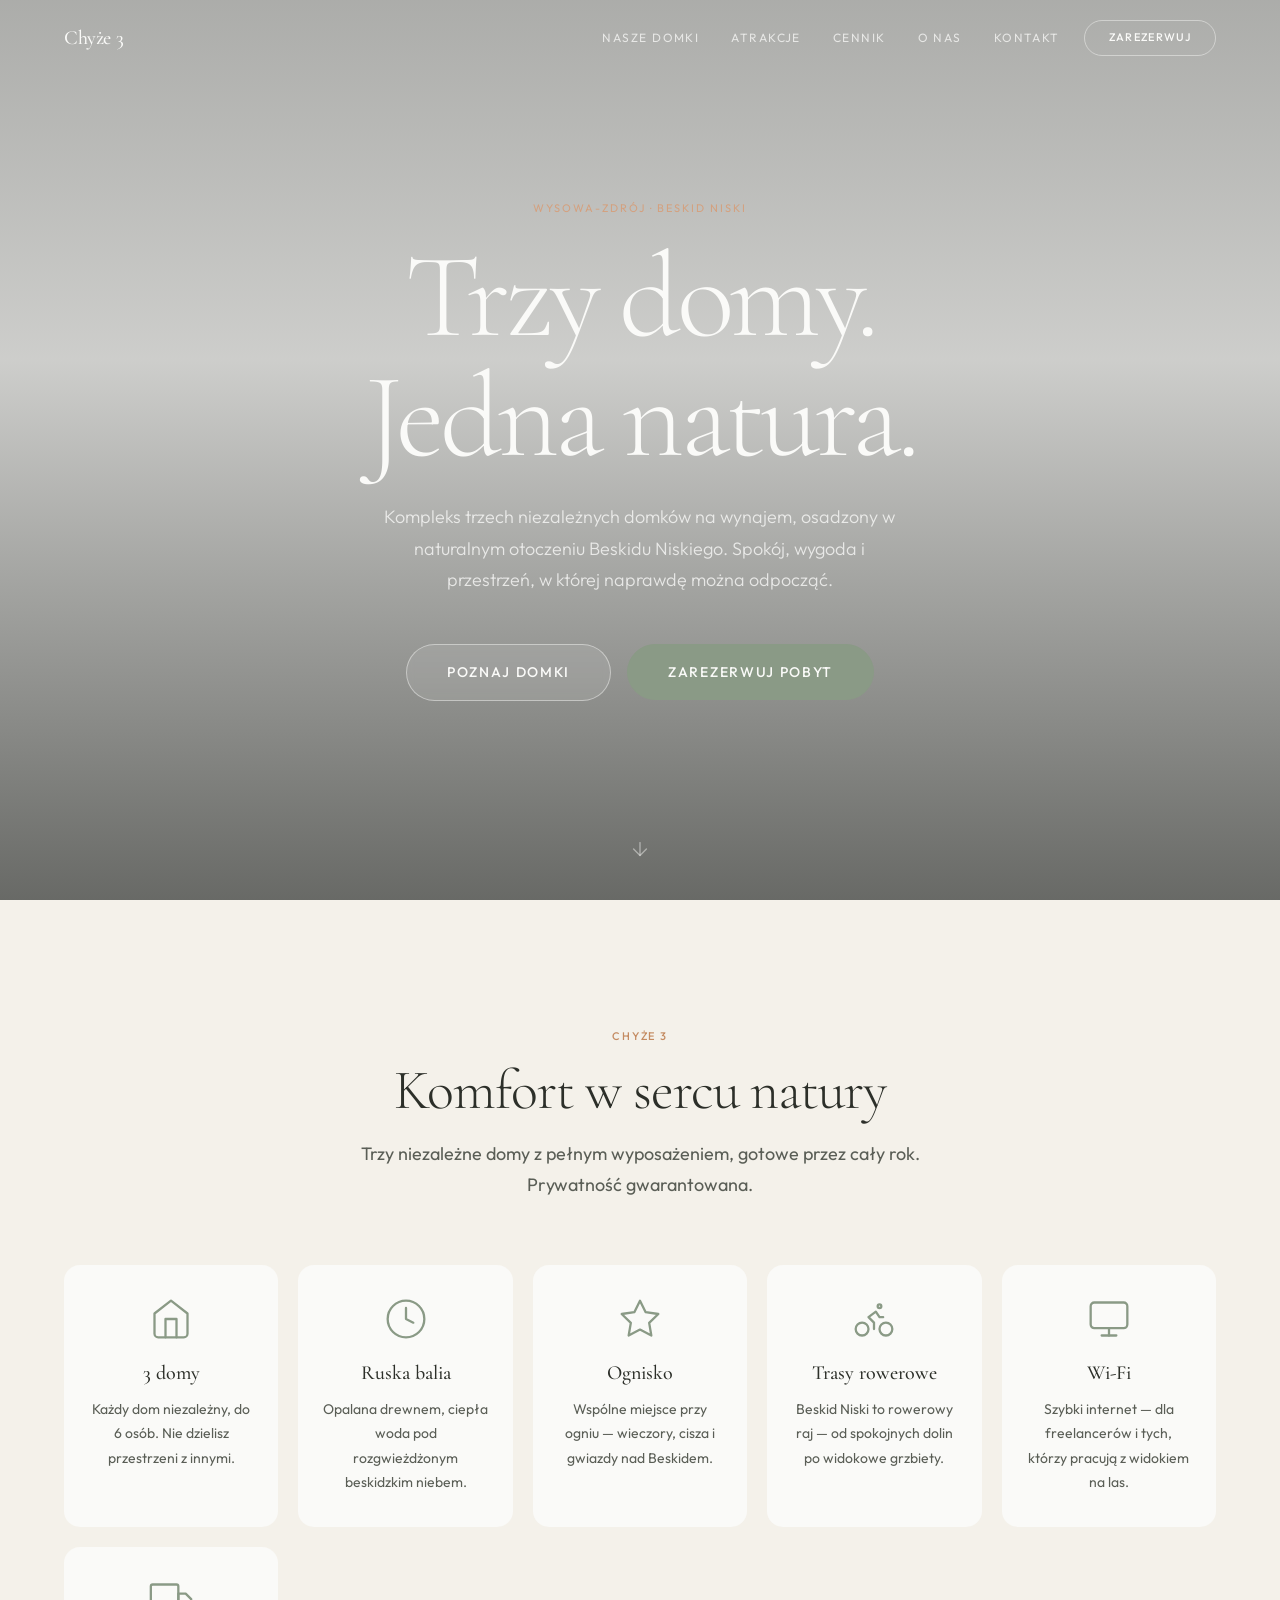
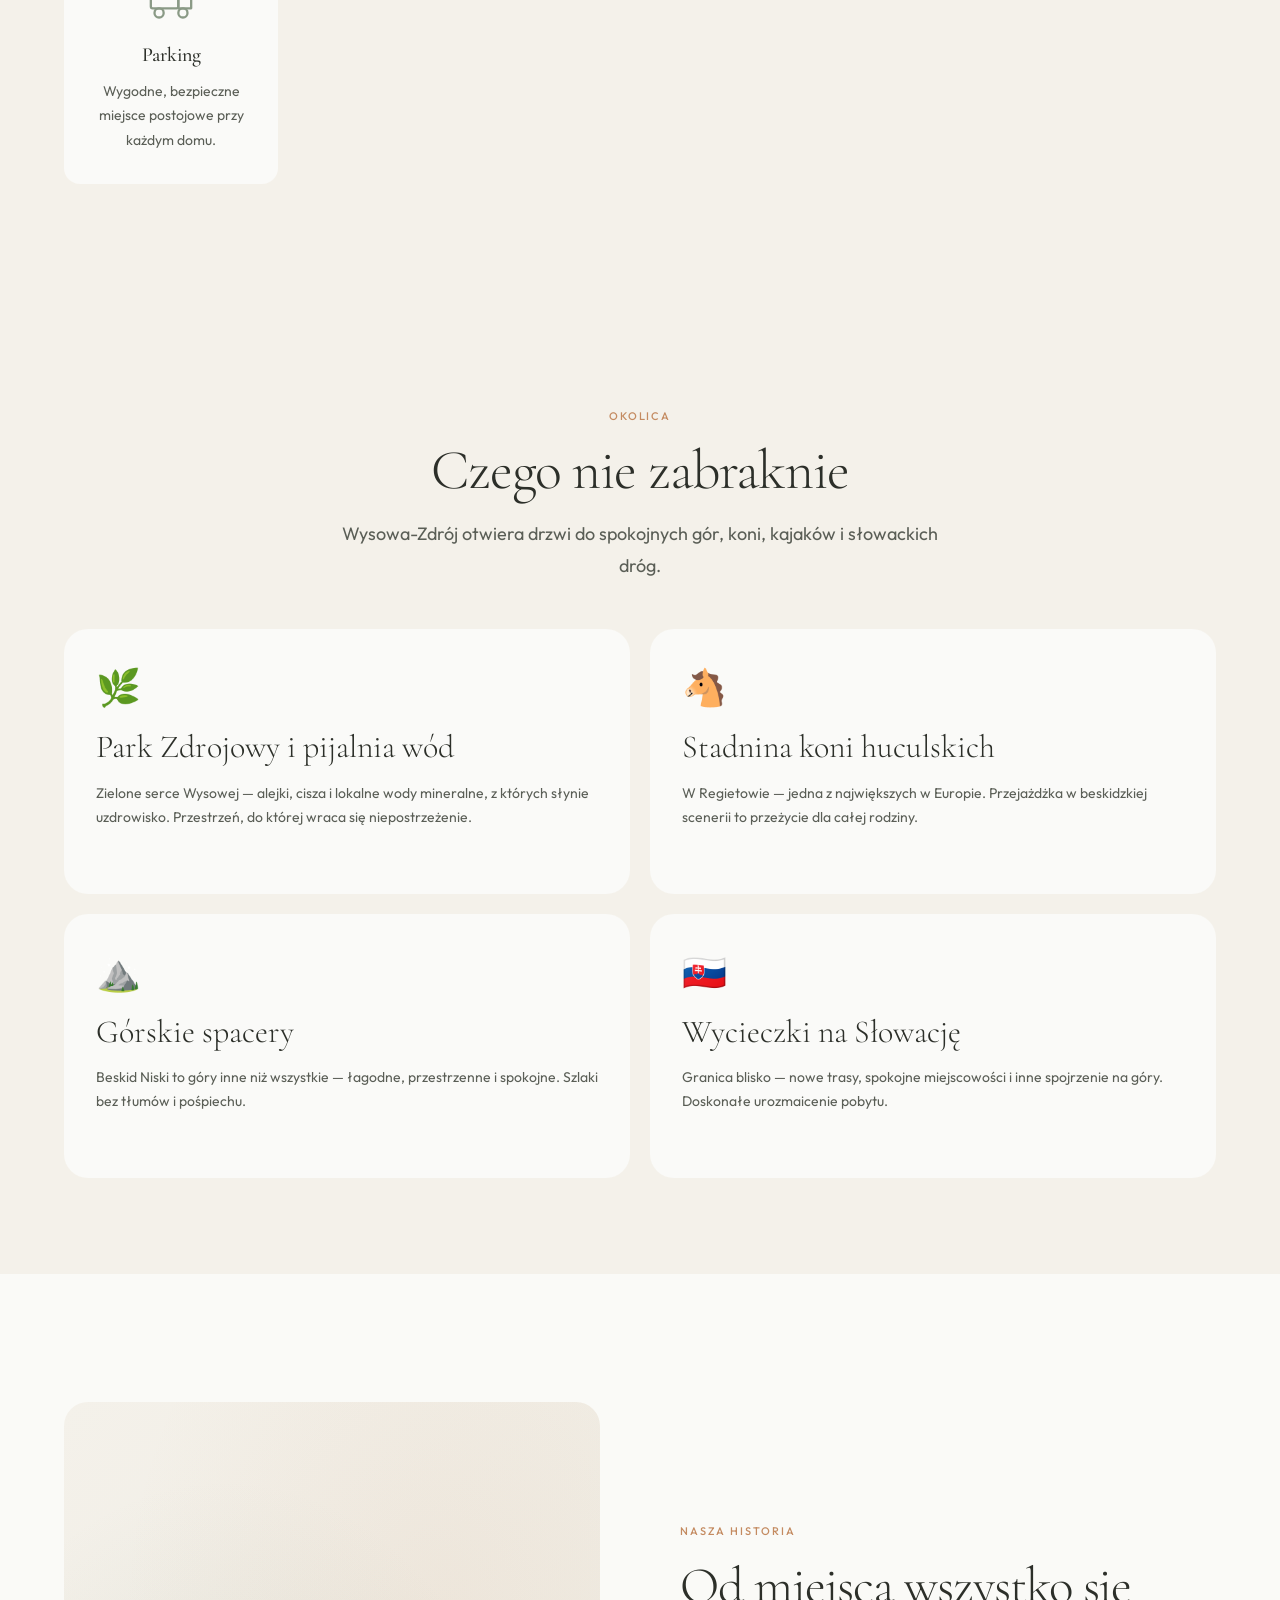
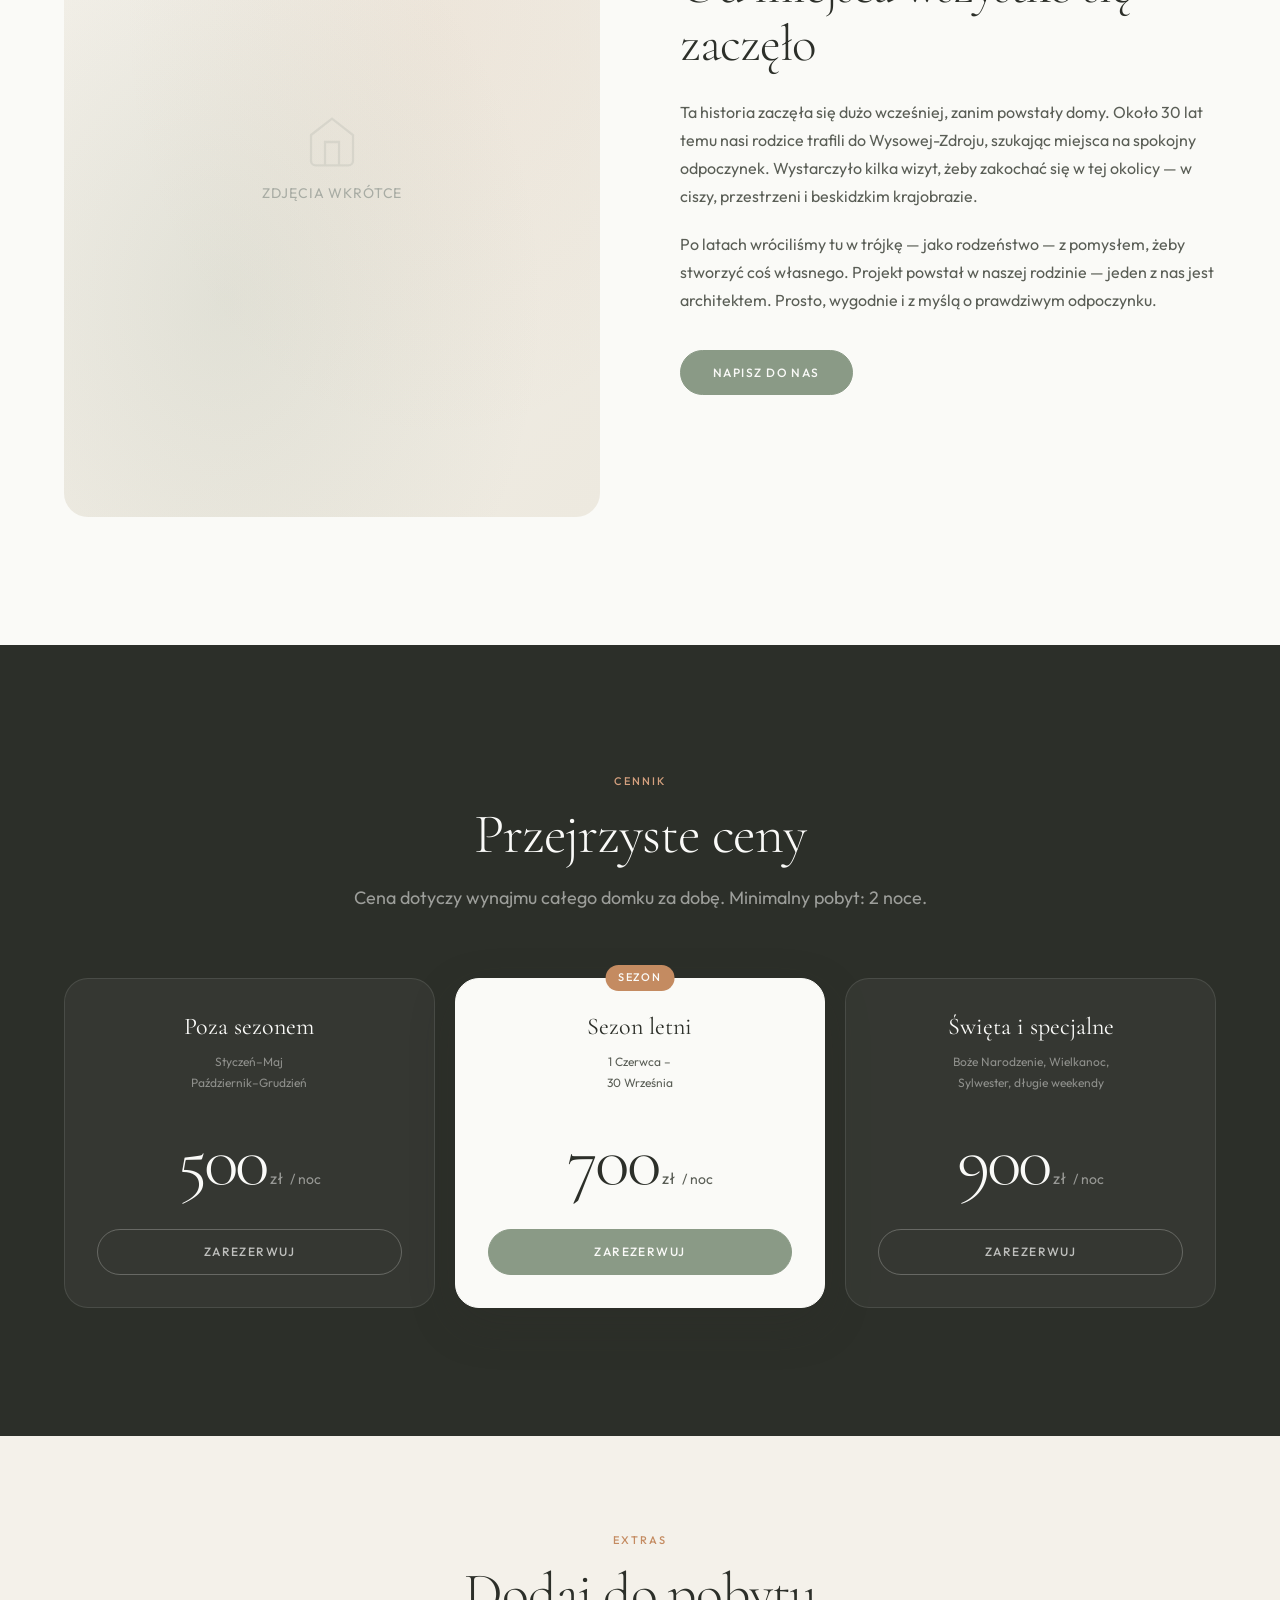
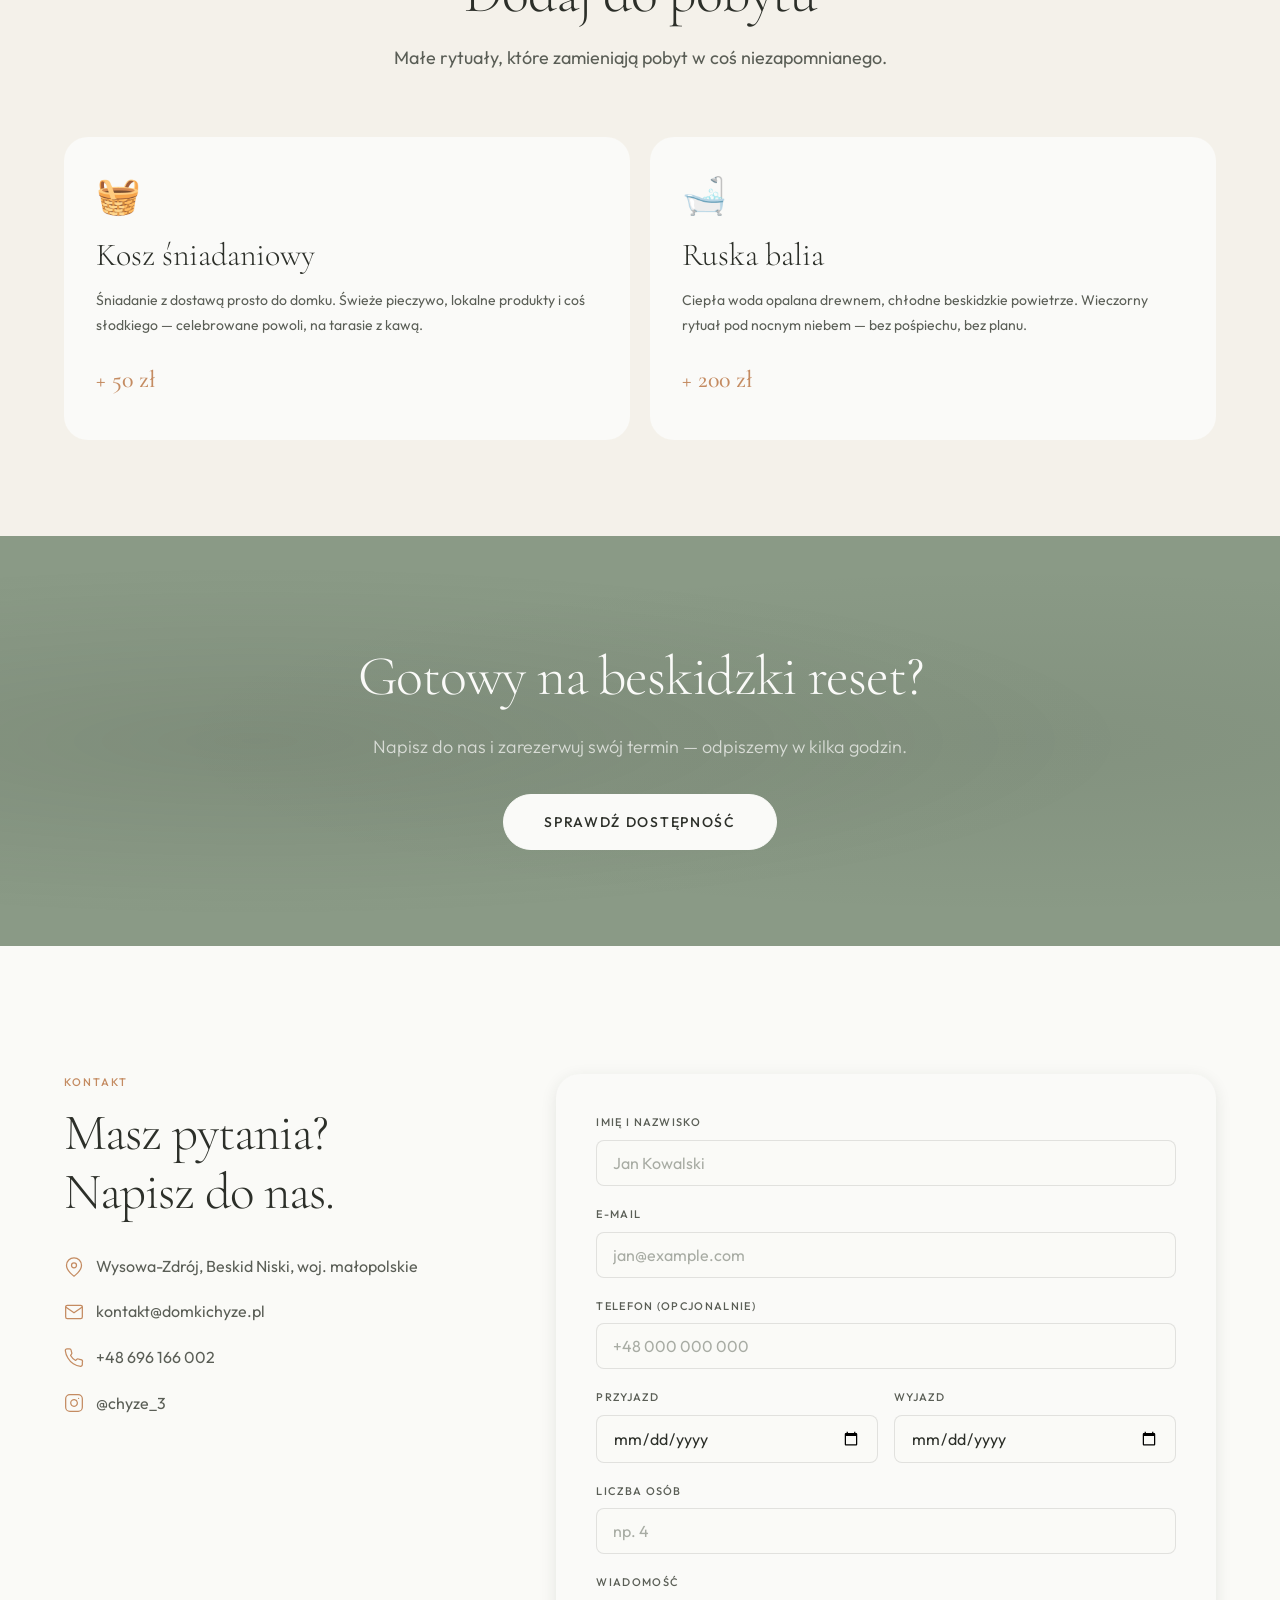
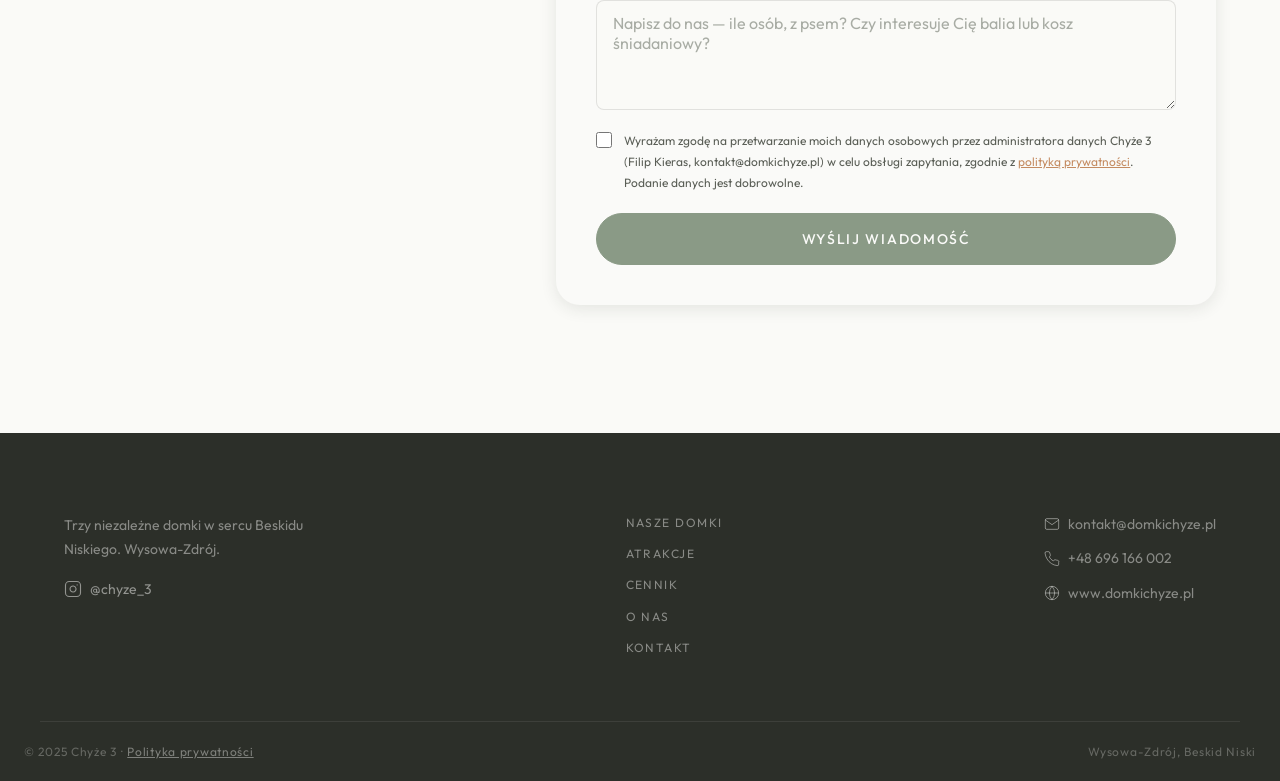
==== version1/index.html @ 80b4802e "first commit" ====
<!DOCTYPE html>
<html lang="pl">
<head>
  <meta charset="UTF-8">
  <meta name="viewport" content="width=device-width, initial-scale=1.0">
  <title>Chyże 3 – Domki w Beskidzie Niskim | Wysowa-Zdrój</title>
  <meta name="description" content="Trzy niezależne domki na wynajem w sercu Beskidu Niskiego. Sauna, balia, cisza i natura w Wysowej-Zdroju. Minimalna rezerwacja: 2 noce.">
  <meta property="og:title" content="Chyże 3 – Domki w Beskidzie Niskim">
  <meta property="og:description" content="Trzy domy, jedna natura. Wysowa-Zdrój, Beskid Niski.">
  <meta property="og:url" content="https://www.domkichyze.pl">

  <!-- Fonts -->
  <link rel="preconnect" href="https://fonts.googleapis.com">
  <link rel="preconnect" href="https://fonts.gstatic.com" crossorigin>
  <link href="https://fonts.googleapis.com/css2?family=Cormorant+Garamond:ital,wght@0,300;0,400;0,500;0,600;1,300;1,400&family=Outfit:wght@300;400;500;600&display=swap" rel="stylesheet">

  <!-- Design System (użyj tego pliku w WordPress) -->
  <link rel="stylesheet" href="design.css">
  <!-- Styl strony -->
  <link rel="stylesheet" href="style.css">
</head>
<body>

  <!-- ════════════════════════════════════════
       NAWIGACJA
  ════════════════════════════════════════ -->
  <header class="nav" id="nav">
    <div class="nav__container">

      <a href="#top" class="nav__logo">
        <img src="logo.png" alt="Chyże 3 logo" class="nav__logo-img" onerror="this.style.display='none'">
        <span class="nav__logo-text">Chyże 3</span>
      </a>

      <nav class="nav__links" id="navLinks" aria-label="Nawigacja główna">
        <a href="#domki">Nasze domki</a>
        <a href="#atrakcje">Atrakcje</a>
        <a href="#cennik">Cennik</a>
        <a href="#o-nas">O nas</a>
        <a href="#kontakt">Kontakt</a>
      </nav>

      <a href="#kontakt" class="nav__cta">Zarezerwuj</a>

      <button class="nav__hamburger" id="hamburger" aria-label="Otwórz menu" aria-expanded="false">
        <span></span>
        <span></span>
        <span></span>
      </button>

    </div>
  </header>


  <!-- ════════════════════════════════════════
       HERO
  ════════════════════════════════════════ -->
  <section class="hero" id="top" aria-label="Baner główny">
    <div class="hero__bg" role="img" aria-label="Beskidzki las o świcie"></div>
    <div class="hero__content">
      <p class="hero__eyebrow">Wysowa-Zdrój · Beskid Niski</p>
      <h1 class="hero__title">Trzy domy.<br>Jedna natura.</h1>
      <p class="hero__subtitle">Kompleks trzech niezależnych domków na wynajem, osadzony w naturalnym otoczeniu Beskidu Niskiego. Spokój, wygoda i przestrzeń, w której naprawdę można odpocząć.</p>
      <div class="hero__actions">
        <a href="#domki" class="btn btn--ghost btn--lg">Poznaj domki</a>
        <a href="#kontakt" class="btn btn--primary btn--lg">Zarezerwuj pobyt</a>
      </div>
    </div>
    <a href="#domki" class="hero__scroll" aria-label="Przewiń w dół">
      <svg width="22" height="22" viewBox="0 0 24 24" fill="none" stroke="currentColor" stroke-width="1.5" stroke-linecap="round" stroke-linejoin="round">
        <line x1="12" y1="5" x2="12" y2="19"></line>
        <polyline points="19 12 12 19 5 12"></polyline>
      </svg>
    </a>
  </section>


  <!-- ════════════════════════════════════════
       DOMKI / FEATURES
  ════════════════════════════════════════ -->
  <section class="features" id="domki">
    <div class="container">
      <div class="section-header">
        <span class="section-label">Chyże 3</span>
        <h2>Komfort w sercu natury</h2>
        <p>Trzy niezależne domy z pełnym wyposażeniem, gotowe przez cały rok. Prywatność gwarantowana.</p>
      </div>

      <div class="features__grid">

        <div class="feature-card animate animate--delay-1">
          <div class="feature-card__icon">
            <svg viewBox="0 0 24 24" fill="none" stroke="currentColor" stroke-width="1.25" stroke-linecap="round" stroke-linejoin="round">
              <path d="M3 9l9-7 9 7v11a2 2 0 0 1-2 2H5a2 2 0 0 1-2-2z"/>
              <polyline points="9 22 9 12 15 12 15 22"/>
            </svg>
          </div>
          <h3>3 domy</h3>
          <p>Każdy dom niezależny, do 6 osób. Nie dzielisz przestrzeni z innymi.</p>
        </div>

        <div class="feature-card animate animate--delay-2">
          <div class="feature-card__icon">
            <svg viewBox="0 0 24 24" fill="none" stroke="currentColor" stroke-width="1.25" stroke-linecap="round" stroke-linejoin="round">
              <circle cx="12" cy="12" r="10"/>
              <path d="M12 6v6l4 2"/>
            </svg>
          </div>
          <h3>Ruska balia</h3>
          <p>Opalana drewnem, ciepła woda pod rozgwieżdżonym beskidzkim niebem.</p>
        </div>

        <div class="feature-card animate animate--delay-3">
          <div class="feature-card__icon">
            <svg viewBox="0 0 24 24" fill="none" stroke="currentColor" stroke-width="1.25" stroke-linecap="round" stroke-linejoin="round">
              <polygon points="12 2 15.09 8.26 22 9.27 17 14.14 18.18 21.02 12 17.77 5.82 21.02 7 14.14 2 9.27 8.91 8.26 12 2"/>
            </svg>
          </div>
          <h3>Ognisko</h3>
          <p>Wspólne miejsce przy ogniu — wieczory, cisza i gwiazdy nad Beskidem.</p>
        </div>

        <div class="feature-card animate animate--delay-1">
          <div class="feature-card__icon">
            <svg viewBox="0 0 24 24" fill="none" stroke="currentColor" stroke-width="1.25" stroke-linecap="round" stroke-linejoin="round">
              <circle cx="18.5" cy="17.5" r="3.5"/>
              <circle cx="5.5" cy="17.5" r="3.5"/>
              <circle cx="15" cy="5" r="1"/>
              <path d="M12 17.5V14l-3-3 4-3 2 3h2"/>
            </svg>
          </div>
          <h3>Trasy rowerowe</h3>
          <p>Beskid Niski to rowerowy raj — od spokojnych dolin po widokowe grzbiety.</p>
        </div>

        <div class="feature-card animate animate--delay-2">
          <div class="feature-card__icon">
            <svg viewBox="0 0 24 24" fill="none" stroke="currentColor" stroke-width="1.25" stroke-linecap="round" stroke-linejoin="round">
              <rect x="2" y="3" width="20" height="14" rx="2" ry="2"/>
              <line x1="8" y1="21" x2="16" y2="21"/>
              <line x1="12" y1="17" x2="12" y2="21"/>
            </svg>
          </div>
          <h3>Wi-Fi</h1>
          <p>Szybki internet — dla freelancerów i tych, którzy pracują z widokiem na las.</p>
        </div>

        <div class="feature-card animate animate--delay-3">
          <div class="feature-card__icon">
            <svg viewBox="0 0 24 24" fill="none" stroke="currentColor" stroke-width="1.25" stroke-linecap="round" stroke-linejoin="round">
              <rect x="1" y="3" width="15" height="13" rx="1"/>
              <path d="M16 8h4l3 3v5h-7V8z"/>
              <circle cx="5.5" cy="18.5" r="2.5"/>
              <circle cx="18.5" cy="18.5" r="2.5"/>
            </svg>
          </div>
          <h3>Parking</h3>
          <p>Wygodne, bezpieczne miejsce postojowe przy każdym domu.</p>
        </div>

      </div>
    </div>
  </section>


  <!-- ════════════════════════════════════════
       ATRAKCJE OKOLICY
  ════════════════════════════════════════ -->
  <section class="extras" id="atrakcje">
    <div class="container">
      <div class="section-header">
        <span class="section-label">Okolica</span>
        <h2>Czego nie zabraknie</h2>
        <p>Wysowa-Zdrój otwiera drzwi do spokojnych gór, koni, kajaków i słowackich dróg.</p>
      </div>

      <div class="extras__grid">
        <div class="extra-card animate">
          <div class="extra-card__icon">🌿</div>
          <h3>Park Zdrojowy i pijalnia wód</h3>
          <p>Zielone serce Wysowej — alejki, cisza i lokalne wody mineralne, z których słynie uzdrowisko. Przestrzeń, do której wraca się niepostrzeżenie.</p>
        </div>

        <div class="extra-card animate animate--delay-1">
          <div class="extra-card__icon">🐴</div>
          <h3>Stadnina koni huculskich</h3>
          <p>W Regietowie — jedna z największych w Europie. Przejażdżka w beskidzkiej scenerii to przeżycie dla całej rodziny.</p>
        </div>

        <div class="extra-card animate animate--delay-2">
          <div class="extra-card__icon">⛰️</div>
          <h3>Górskie spacery</h3>
          <p>Beskid Niski to góry inne niż wszystkie — łagodne, przestrzenne i spokojne. Szlaki bez tłumów i pośpiechu.</p>
        </div>

        <div class="extra-card animate animate--delay-3">
          <div class="extra-card__icon">🇸🇰</div>
          <h3>Wycieczki na Słowację</h3>
          <p>Granica blisko — nowe trasy, spokojne miejscowości i inne spojrzenie na góry. Doskonałe urozmaicenie pobytu.</p>
        </div>
      </div>
    </div>
  </section>


  <!-- ════════════════════════════════════════
       O NAS
  ════════════════════════════════════════ -->
  <section class="about" id="o-nas">
    <div class="container about__inner">

      <div class="about__image-wrap animate">
        <div class="about__image-placeholder">
          <svg viewBox="0 0 24 24" fill="none" stroke="currentColor" stroke-width="1">
            <path d="M3 9l9-7 9 7v11a2 2 0 0 1-2 2H5a2 2 0 0 1-2-2z"/>
            <polyline points="9 22 9 12 15 12 15 22"/>
          </svg>
          <span>Zdjęcia wkrótce</span>
        </div>
      </div>

      <div class="about__content animate animate--delay-2">
        <span class="section-label">Nasza historia</span>
        <h2>Od miejsca wszystko się zaczęło</h2>
        <p>Ta historia zaczęła się dużo wcześniej, zanim powstały domy. Około 30 lat temu nasi rodzice trafili do Wysowej-Zdroju, szukając miejsca na spokojny odpoczynek. Wystarczyło kilka wizyt, żeby zakochać się w tej okolicy — w ciszy, przestrzeni i beskidzkim krajobrazie.</p>
        <p>Po latach wróciliśmy tu w trójkę — jako rodzeństwo — z pomysłem, żeby stworzyć coś własnego. Projekt powstał w naszej rodzinie — jeden z nas jest architektem. Prosto, wygodnie i z myślą o prawdziwym odpoczynku.</p>
        <a href="#kontakt" class="btn btn--primary">Napisz do nas</a>
      </div>

    </div>
  </section>


  <!-- ════════════════════════════════════════
       CENNIK
  ════════════════════════════════════════ -->
  <section class="pricing" id="cennik">
    <div class="container">
      <div class="section-header">
        <span class="section-label">Cennik</span>
        <h2>Przejrzyste ceny</h2>
        <p>Cena dotyczy wynajmu całego domku za dobę. Minimalny pobyt: 2 noce.</p>
      </div>

      <div class="pricing__cards">

        <div class="pricing-card animate">
          <div class="pricing-card__period">Poza sezonem</div>
          <div class="pricing-card__sub">Styczeń–Maj<br>Październik–Grudzień</div>
          <div class="pricing-card__price">
            <span class="pricing-card__amount">500</span>
            zł<span class="pricing-card__per">&thinsp;/&thinsp;noc</span>
          </div>
          <a href="#kontakt" class="btn btn--outline btn--full">Zarezerwuj</a>
        </div>

        <div class="pricing-card pricing-card--featured animate animate--delay-1">
          <span class="pricing-card__badge badge badge--terracotta">Sezon</span>
          <div class="pricing-card__period">Sezon letni</div>
          <div class="pricing-card__sub">1 Czerwca –<br>30 Września</div>
          <div class="pricing-card__price">
            <span class="pricing-card__amount">700</span>
            zł<span class="pricing-card__per">&thinsp;/&thinsp;noc</span>
          </div>
          <a href="#kontakt" class="btn btn--primary btn--full">Zarezerwuj</a>
        </div>

        <div class="pricing-card animate animate--delay-2">
          <div class="pricing-card__period">Święta i specjalne</div>
          <div class="pricing-card__sub">Boże Narodzenie, Wielkanoc,<br>Sylwester, długie weekendy</div>
          <div class="pricing-card__price">
            <span class="pricing-card__amount">900</span>
            zł<span class="pricing-card__per">&thinsp;/&thinsp;noc</span>
          </div>
          <a href="#kontakt" class="btn btn--outline btn--full">Zarezerwuj</a>
        </div>

      </div>
    </div>
  </section>


  <!-- ════════════════════════════════════════
       DODATKOWE DOŚWIADCZENIA
  ════════════════════════════════════════ -->
  <!-- (reuse extras section styling) -->
  <section style="padding-block: var(--sp-24); background: var(--c-beige);">
    <div class="container">
      <div class="section-header">
        <span class="section-label">Extras</span>
        <h2>Dodaj do pobytu</h2>
        <p>Małe rytuały, które zamieniają pobyt w coś niezapomnianego.</p>
      </div>
      <div class="extras__grid">

        <div class="extra-card animate">
          <div class="extra-card__icon">🧺</div>
          <h3>Kosz śniadaniowy</h3>
          <p>Śniadanie z dostawą prosto do domku. Świeże pieczywo, lokalne produkty i coś słodkiego — celebrowane powoli, na tarasie z kawą.</p>
          <span class="extra-card__price">+ 50 zł</span>
        </div>

        <div class="extra-card animate animate--delay-2">
          <div class="extra-card__icon">🛁</div>
          <h3>Ruska balia</h3>
          <p>Ciepła woda opalana drewnem, chłodne beskidzkie powietrze. Wieczorny rytuał pod nocnym niebem — bez pośpiechu, bez planu.</p>
          <span class="extra-card__price">+ 200 zł</span>
        </div>

      </div>
    </div>
  </section>


  <!-- ════════════════════════════════════════
       CTA BANNER
  ════════════════════════════════════════ -->
  <section class="cta-banner">
    <div class="container">
      <h2>Gotowy na beskidzki reset?</h2>
      <p>Napisz do nas i zarezerwuj swój termin — odpiszemy w kilka godzin.</p>
      <a href="#kontakt" class="btn btn--white btn--lg">Sprawdź dostępność</a>
    </div>
  </section>


  <!-- ════════════════════════════════════════
       KONTAKT
  ════════════════════════════════════════ -->
  <section class="contact" id="kontakt">
    <div class="container contact__inner">

      <div class="contact__info animate">
        <span class="section-label">Kontakt</span>
        <h2>Masz pytania?<br>Napisz do nas.</h2>
        <div class="contact__details">

          <div class="contact__detail">
            <svg viewBox="0 0 24 24" fill="none" stroke="currentColor" stroke-width="1.5" stroke-linecap="round" stroke-linejoin="round" width="20" height="20">
              <path d="M21 10c0 7-9 13-9 13s-9-6-9-13a9 9 0 0 1 18 0z"/>
              <circle cx="12" cy="10" r="3"/>
            </svg>
            <span>Wysowa-Zdrój, Beskid Niski, woj. małopolskie</span>
          </div>

          <div class="contact__detail">
            <svg viewBox="0 0 24 24" fill="none" stroke="currentColor" stroke-width="1.5" stroke-linecap="round" stroke-linejoin="round" width="20" height="20">
              <path d="M4 4h16c1.1 0 2 .9 2 2v12c0 1.1-.9 2-2 2H4c-1.1 0-2-.9-2-2V6c0-1.1.9-2 2-2z"/>
              <polyline points="22,6 12,13 2,6"/>
            </svg>
            <a href="mailto:kontakt@domkichyze.pl">kontakt@domkichyze.pl</a>
          </div>

          <div class="contact__detail">
            <svg viewBox="0 0 24 24" fill="none" stroke="currentColor" stroke-width="1.5" stroke-linecap="round" stroke-linejoin="round" width="20" height="20">
              <path d="M22 16.92v3a2 2 0 0 1-2.18 2 19.79 19.79 0 0 1-8.63-3.07A19.5 19.5 0 0 1 4.69 12 19.79 19.79 0 0 1 1.61 3.27 2 2 0 0 1 3.59 1h3a2 2 0 0 1 2 1.72 12.84 12.84 0 0 0 .7 2.81 2 2 0 0 1-.45 2.11L7.91 8.96a16 16 0 0 0 6 6l1.27-1.27a2 2 0 0 1 2.11-.45 12.84 12.84 0 0 0 2.81.7A2 2 0 0 1 22 16.92z"/>
            </svg>
            <a href="tel:+48696166002">+48 696 166 002</a>
          </div>

          <div class="contact__detail">
            <svg viewBox="0 0 24 24" fill="none" stroke="currentColor" stroke-width="1.5" stroke-linecap="round" stroke-linejoin="round" width="20" height="20">
              <rect x="2" y="2" width="20" height="20" rx="5" ry="5"/>
              <path d="M16 11.37A4 4 0 1 1 12.63 8 4 4 0 0 1 16 11.37z"/>
              <line x1="17.5" y1="6.5" x2="17.51" y2="6.5"/>
            </svg>
            <a href="https://www.instagram.com/chyze_3/" target="_blank" rel="noopener noreferrer">@chyze_3</a>
          </div>

        </div>
      </div>

      <form class="contact__form animate animate--delay-2" id="contactForm" novalidate>
        <div class="form-group">
          <label for="name">Imię i nazwisko</label>
          <input type="text" id="name" name="name" placeholder="Jan Kowalski" required autocomplete="name">
        </div>

        <div class="form-group">
          <label for="email">E-mail</label>
          <input type="email" id="email" name="email" placeholder="jan@example.com" required autocomplete="email">
        </div>

        <div class="form-group">
          <label for="phone">Telefon (opcjonalnie)</label>
          <input type="tel" id="phone" name="phone" placeholder="+48 000 000 000" autocomplete="tel">
        </div>

        <div class="form-row">
          <div class="form-group">
            <label for="checkin">Przyjazd</label>
            <input type="date" id="checkin" name="checkin">
          </div>
          <div class="form-group">
            <label for="checkout">Wyjazd</label>
            <input type="date" id="checkout" name="checkout">
          </div>
        </div>

        <div class="form-group">
          <label for="guests">Liczba osób</label>
          <input type="number" id="guests" name="guests" placeholder="np. 4" min="1" max="18">
        </div>

        <div class="form-group">
          <label for="message">Wiadomość</label>
          <textarea id="message" name="message" rows="4" placeholder="Napisz do nas — ile osób, z psem? Czy interesuje Cię balia lub kosz śniadaniowy?"></textarea>
        </div>

        <div class="form-group form-group--checkbox">
          <input type="checkbox" id="rodo" name="rodo" required>
          <label for="rodo">
            Wyrażam zgodę na przetwarzanie moich danych osobowych przez administratora danych Chyże 3 (Filip Kieras, kontakt@domkichyze.pl) w celu obsługi zapytania, zgodnie z <a href="#">polityką prywatności</a>. Podanie danych jest dobrowolne.
          </label>
        </div>

        <button type="submit" class="btn btn--primary btn--full btn--lg">Wyślij wiadomość</button>

        <p id="formFeedback" style="display:none; text-align:center; font-size:var(--text-sm); color:var(--c-sage); padding-top:var(--sp-2);"></p>
      </form>

    </div>
  </section>


  <!-- ════════════════════════════════════════
       FOOTER
  ════════════════════════════════════════ -->
  <footer class="footer">
    <div class="container footer__inner">

      <div class="footer__brand">
        <img src="logo.png" alt="Chyże 3" class="footer__logo" onerror="this.style.display='none'">
        <p>Trzy niezależne domki w sercu Beskidu Niskiego. Wysowa-Zdrój.</p>
        <a href="https://www.instagram.com/chyze_3/" target="_blank" rel="noopener noreferrer" class="footer__instagram">
          <svg viewBox="0 0 24 24" fill="none" stroke="currentColor" stroke-width="1.5" stroke-linecap="round" stroke-linejoin="round" width="18" height="18">
            <rect x="2" y="2" width="20" height="20" rx="5" ry="5"/>
            <path d="M16 11.37A4 4 0 1 1 12.63 8 4 4 0 0 1 16 11.37z"/>
            <line x1="17.5" y1="6.5" x2="17.51" y2="6.5"/>
          </svg>
          @chyze_3
        </a>
      </div>

      <nav class="footer__nav" aria-label="Nawigacja w stopce">
        <a href="#domki">Nasze domki</a>
        <a href="#atrakcje">Atrakcje</a>
        <a href="#cennik">Cennik</a>
        <a href="#o-nas">O nas</a>
        <a href="#kontakt">Kontakt</a>
      </nav>

      <div class="footer__contact">
        <a href="mailto:kontakt@domkichyze.pl">
          <svg viewBox="0 0 24 24" fill="none" stroke="currentColor" stroke-width="1.5" width="16" height="16">
            <path d="M4 4h16c1.1 0 2 .9 2 2v12c0 1.1-.9 2-2 2H4c-1.1 0-2-.9-2-2V6c0-1.1.9-2 2-2z"/>
            <polyline points="22,6 12,13 2,6"/>
          </svg>
          kontakt@domkichyze.pl
        </a>
        <a href="tel:+48696166002">
          <svg viewBox="0 0 24 24" fill="none" stroke="currentColor" stroke-width="1.5" width="16" height="16">
            <path d="M22 16.92v3a2 2 0 0 1-2.18 2 19.79 19.79 0 0 1-8.63-3.07A19.5 19.5 0 0 1 4.69 12 19.79 19.79 0 0 1 1.61 3.27 2 2 0 0 1 3.59 1h3a2 2 0 0 1 2 1.72c.18.96.5 1.9.85 2.81a2 2 0 0 1-.45 2.11L7.91 8.96a16 16 0 0 0 6 6l1.27-1.27a2 2 0 0 1 2.11-.45 12.84 12.84 0 0 0 2.81.7A2 2 0 0 1 22 16.92z"/>
          </svg>
          +48 696 166 002
        </a>
        <a href="https://www.domkichyze.pl" target="_blank" rel="noopener noreferrer">
          <svg viewBox="0 0 24 24" fill="none" stroke="currentColor" stroke-width="1.5" width="16" height="16">
            <circle cx="12" cy="12" r="10"/>
            <line x1="2" y1="12" x2="22" y2="12"/>
            <path d="M12 2a15.3 15.3 0 0 1 4 10 15.3 15.3 0 0 1-4 10 15.3 15.3 0 0 1-4-10 15.3 15.3 0 0 1 4-10z"/>
          </svg>
          www.domkichyze.pl
        </a>
      </div>

    </div>

    <div class="footer__bottom">
      <p>© 2025 Chyże 3 · <a href="#">Polityka prywatności</a></p>
      <p>Wysowa-Zdrój, Beskid Niski</p>
    </div>
  </footer>


  <!-- ════════════════════════════════════════
       JAVASCRIPT
  ════════════════════════════════════════ -->
  <script>
    /* ── Sticky nav ── */
    const nav = document.getElementById('nav');
    const onScroll = () => nav.classList.toggle('nav--scrolled', window.scrollY > 60);
    window.addEventListener('scroll', onScroll, { passive: true });

    /* ── Hero parallax / load ── */
    document.querySelector('.hero').classList.add('loaded');

    /* ── Hamburger / mobile menu ── */
    const hamburger = document.getElementById('hamburger');
    const navLinks  = document.getElementById('navLinks');

    hamburger.addEventListener('click', () => {
      const isOpen = navLinks.classList.toggle('nav__links--open');
      hamburger.classList.toggle('nav__hamburger--open', isOpen);
      hamburger.setAttribute('aria-expanded', isOpen);
      document.body.style.overflow = isOpen ? 'hidden' : '';
    });

    navLinks.querySelectorAll('a').forEach(link => {
      link.addEventListener('click', () => {
        navLinks.classList.remove('nav__links--open');
        hamburger.classList.remove('nav__hamburger--open');
        hamburger.setAttribute('aria-expanded', 'false');
        document.body.style.overflow = '';
      });
    });

    /* ── Smooth scroll (fallback for older Safari) ── */
    document.querySelectorAll('a[href^="#"]').forEach(anchor => {
      anchor.addEventListener('click', e => {
        const id     = anchor.getAttribute('href');
        const target = document.querySelector(id);
        if (!target) return;
        e.preventDefault();
        target.scrollIntoView({ behavior: 'smooth', block: 'start' });
      });
    });

    /* ── Scroll-in animations via IntersectionObserver ── */
    const observer = new IntersectionObserver((entries) => {
      entries.forEach(entry => {
        if (entry.isIntersecting) {
          entry.target.classList.add('visible');
          observer.unobserve(entry.target);
        }
      });
    }, { threshold: 0.12, rootMargin: '0px 0px -40px 0px' });

    document.querySelectorAll('.animate').forEach(el => observer.observe(el));

    /* ── Enforce min 2-night stay in date pickers ── */
    const checkin  = document.getElementById('checkin');
    const checkout = document.getElementById('checkout');

    const today = new Date().toISOString().split('T')[0];
    checkin.setAttribute('min', today);

    checkin.addEventListener('change', () => {
      const d = new Date(checkin.value);
      d.setDate(d.getDate() + 2);
      checkout.setAttribute('min', d.toISOString().split('T')[0]);
      if (checkout.value && checkout.value < d.toISOString().split('T')[0]) {
        checkout.value = d.toISOString().split('T')[0];
      }
    });

    /* ── Contact form (replace fetch with real backend/formspree) ── */
    document.getElementById('contactForm').addEventListener('submit', e => {
      e.preventDefault();
      const form     = e.target;
      const feedback = document.getElementById('formFeedback');
      const btn      = form.querySelector('button[type="submit"]');

      btn.disabled    = true;
      btn.textContent = 'Wysyłanie…';

      /* TODO: zamień poniższe na fetch('/api/contact', ...) lub Formspree */
      setTimeout(() => {
        feedback.textContent = '🌲 Dziękujemy! Odezwiemy się najszybciej jak to możliwe.';
        feedback.style.display = 'block';
        btn.textContent = 'Wyślij wiadomość';
        btn.disabled    = false;
        form.reset();
      }, 900);
    });
  </script>

</body>
</html>
---- version1/design.css ----
/*
 * ═══════════════════════════════════════════════════
 *  CHYŻE 3 — Design System
 *  Plik do użycia jako bazowy w motywie WordPress.
 *  Zaimportuj jako pierwszy w style.css child theme.
 * ═══════════════════════════════════════════════════
 *
 *  @import url('design.css');
 *
 *  Lub w functions.php:
 *  wp_enqueue_style('chyze3-design', get_stylesheet_directory_uri() . '/design.css');
 * ═══════════════════════════════════════════════════
 */

/* ─── GOOGLE FONTS ─────────────────────────────────────── */
@import url('https://fonts.googleapis.com/css2?family=Cormorant+Garamond:ital,wght@0,300;0,400;0,500;0,600;1,300;1,400&family=Outfit:wght@300;400;500;600&display=swap');


/* ─── DESIGN TOKENS ─────────────────────────────────────── */
:root {

  /* KOLORY BRANDU
  ─────────────────────────────────────────────────────────
  Źródło: brief klienta, dopasowane do logo
  ─────────────────────────────────────────────────────────── */
  --c-dark:           #2C2F29;   /* Ciemny grafit / mech     — logo, teksty    */
  --c-dark-700:       #3D4039;   /* Grafit medium             — nagłówki nav    */
  --c-dark-500:       #5A5E56;   /* Grafit jasny              — tekst drugorzędny */
  --c-dark-200:       #A8ACA4;   /* Grafit bardzo jasny       — placeholdery    */

  --c-beige:          #F4F1EA;   /* Jasny beż / surowy len    — tło główne      */
  --c-beige-200:      #EDE9DF;   /* Ciemniejszy beż           — tło kart        */
  --c-beige-100:      #FAFAF7;   /* Prawie biały              — tło sekcji      */

  --c-terracotta:     #C48B61;   /* Terakota / ciepłe drewno  — akcenty, ceny   */
  --c-terracotta-light: #D4A07E; /* Jaśniejsza terakota       — hover           */
  --c-terracotta-dark:  #A5703E; /* Ciemniejsza terakota      — aktywne stany   */

  --c-sage:           #8A9A86;   /* Zgaszona szałwia / las    — CTA, przyciski  */
  --c-sage-light:     #A8B5A4;   /* Jasna szałwia             — hover           */
  --c-sage-dark:      #6B7A67;   /* Ciemna szałwia            — aktywne stany   */

  --c-white:          #FAFAF8;   /* Biały (ciepły odcień)                       */
  --c-black:          #1A1C18;   /* Prawie czarny             — najciemniejsze  */

  /* OVERLAY */
  --c-overlay-light:  rgba(44, 47, 41, 0.40);
  --c-overlay-medium: rgba(44, 47, 41, 0.60);
  --c-overlay-dark:   rgba(44, 47, 41, 0.80);


  /* TYPOGRAFIA
  ─────────────────────────────────────────────────────────── */
  --font-heading: 'Cormorant Garamond', 'Playfair Display', Georgia, serif;
  --font-body:    'Outfit', 'Lato', system-ui, -apple-system, sans-serif;

  /* Skala typografii (fluid clamp zalecany w CSS) */
  --text-2xs:  0.6875rem;   /* 11px */
  --text-xs:   0.75rem;     /* 12px */
  --text-sm:   0.875rem;    /* 14px */
  --text-base: 1rem;        /* 16px */
  --text-lg:   1.125rem;    /* 18px */
  --text-xl:   1.25rem;     /* 20px */
  --text-2xl:  1.5rem;      /* 24px */
  --text-3xl:  2rem;        /* 32px */
  --text-4xl:  2.5rem;      /* 40px */
  --text-5xl:  3.5rem;      /* 56px */
  --text-6xl:  4.5rem;      /* 72px */
  --text-7xl:  6rem;        /* 96px */

  /* Line-height */
  --leading-none:    1;
  --leading-tight:   1.15;
  --leading-snug:    1.35;
  --leading-normal:  1.6;
  --leading-relaxed: 1.75;

  /* Letter-spacing */
  --tracking-tighter: -0.04em;
  --tracking-tight:   -0.02em;
  --tracking-normal:   0;
  --tracking-wide:     0.06em;
  --tracking-wider:    0.12em;
  --tracking-widest:   0.18em;

  /* Font weights */
  --weight-light:   300;
  --weight-regular: 400;
  --weight-medium:  500;
  --weight-semi:    600;


  /* SPACING (skala 4px)
  ─────────────────────────────────────────────────────────── */
  --sp-0:  0;
  --sp-1:  0.25rem;    /*  4px */
  --sp-2:  0.5rem;     /*  8px */
  --sp-3:  0.75rem;    /* 12px */
  --sp-4:  1rem;       /* 16px */
  --sp-5:  1.25rem;    /* 20px */
  --sp-6:  1.5rem;     /* 24px */
  --sp-8:  2rem;       /* 32px */
  --sp-10: 2.5rem;     /* 40px */
  --sp-12: 3rem;       /* 48px */
  --sp-16: 4rem;       /* 64px */
  --sp-20: 5rem;       /* 80px */
  --sp-24: 6rem;       /* 96px */
  --sp-32: 8rem;       /* 128px */
  --sp-40: 10rem;      /* 160px */


  /* BORDER RADIUS
  ─────────────────────────────────────────────────────────── */
  --r-xs:   2px;
  --r-sm:   4px;
  --r-md:   8px;
  --r-lg:   16px;
  --r-xl:   24px;
  --r-2xl:  32px;
  --r-full: 9999px;


  /* SHADOWS
  ─────────────────────────────────────────────────────────── */
  --shadow-xs:  0 1px 2px  rgba(44, 47, 41, 0.06);
  --shadow-sm:  0 2px 6px  rgba(44, 47, 41, 0.08);
  --shadow-md:  0 4px 16px rgba(44, 47, 41, 0.10);
  --shadow-lg:  0 8px 32px rgba(44, 47, 41, 0.14);
  --shadow-xl:  0 16px 48px rgba(44, 47, 41, 0.18);


  /* TRANSITIONS
  ─────────────────────────────────────────────────────────── */
  --ease-out:    cubic-bezier(0.0, 0.0, 0.2, 1);
  --ease-in-out: cubic-bezier(0.4, 0.0, 0.2, 1);
  --ease-spring: cubic-bezier(0.34, 1.56, 0.64, 1);

  --duration-instant: 80ms;
  --duration-fast:    150ms;
  --duration-normal:  280ms;
  --duration-slow:    450ms;
  --duration-slower:  700ms;


  /* LAYOUT
  ─────────────────────────────────────────────────────────── */
  --container-max:     1200px;
  --container-narrow:  800px;
  --container-wide:    1400px;
  --container-padding: var(--sp-6);
  --nav-height:        76px;
  --section-padding:   var(--sp-32);

}


/* ─── UTILITY CLASSES ────────────────────────────────────── */
/* Wszystkie klasy poniżej są gotowe do użycia w WordPress   */

.container {
  max-width: var(--container-max);
  margin-inline: auto;
  padding-inline: var(--container-padding);
}

.container--narrow { max-width: var(--container-narrow); }
.container--wide   { max-width: var(--container-wide);   }


/* Etykieta sekcji (np. "Nasza historia", "Cennik") */
.section-label {
  display: block;
  font-family: var(--font-body);
  font-size: var(--text-2xs);
  font-weight: var(--weight-medium);
  letter-spacing: var(--tracking-widest);
  text-transform: uppercase;
  color: var(--c-terracotta);
  margin-bottom: var(--sp-3);
}

/* Nagłówek sekcji (wyśrodkowany blok) */
.section-header {
  text-align: center;
  max-width: 640px;
  margin-inline: auto;
  margin-bottom: var(--sp-16);
}

.section-header h2 {
  font-family: var(--font-heading);
  font-size: clamp(var(--text-3xl), 5vw, var(--text-5xl));
  font-weight: var(--weight-light);
  letter-spacing: var(--tracking-tight);
  color: var(--c-dark);
  line-height: var(--leading-tight);
  margin-bottom: var(--sp-4);
}

.section-header p {
  font-size: var(--text-lg);
  color: var(--c-dark-500);
  line-height: var(--leading-relaxed);
}


/* ─── SYSTEM PRZYCISKÓW ──────────────────────────────────── */

.btn {
  display: inline-flex;
  align-items: center;
  justify-content: center;
  gap: var(--sp-2);
  padding: 0.75rem 2rem;
  border-radius: var(--r-full);
  font-family: var(--font-body);
  font-size: var(--text-xs);
  font-weight: var(--weight-medium);
  letter-spacing: var(--tracking-wider);
  text-transform: uppercase;
  text-decoration: none;
  border: 1.5px solid transparent;
  cursor: pointer;
  white-space: nowrap;
  transition:
    background-color var(--duration-normal) var(--ease-out),
    color           var(--duration-normal) var(--ease-out),
    border-color    var(--duration-normal) var(--ease-out),
    transform       var(--duration-fast)   var(--ease-out),
    box-shadow      var(--duration-normal) var(--ease-out);
}

.btn:hover  { transform: translateY(-1px); box-shadow: var(--shadow-md); }
.btn:active { transform: translateY(0);    box-shadow: none; }

/* Główny (sage green) */
.btn--primary {
  background: var(--c-sage);
  color: var(--c-white);
  border-color: var(--c-sage);
}
.btn--primary:hover {
  background: var(--c-sage-dark);
  border-color: var(--c-sage-dark);
}

/* Kontur na jasnym tle */
.btn--outline {
  background: transparent;
  color: var(--c-dark);
  border-color: var(--c-dark);
}
.btn--outline:hover {
  background: var(--c-dark);
  color: var(--c-white);
}

/* Duch (na ciemnym/zdjęciowym tle) */
.btn--ghost {
  background: rgba(250, 250, 248, 0.1);
  color: var(--c-white);
  border-color: rgba(250, 250, 248, 0.45);
  backdrop-filter: blur(4px);
}
.btn--ghost:hover {
  background: rgba(250, 250, 248, 0.2);
  border-color: var(--c-white);
}

/* Biały (na kolorowym tle) */
.btn--white {
  background: var(--c-white);
  color: var(--c-dark);
  border-color: var(--c-white);
}
.btn--white:hover {
  background: var(--c-beige);
  border-color: var(--c-beige);
}

/* Terakota */
.btn--accent {
  background: var(--c-terracotta);
  color: var(--c-white);
  border-color: var(--c-terracotta);
}
.btn--accent:hover {
  background: var(--c-terracotta-dark);
  border-color: var(--c-terracotta-dark);
}

.btn--full { width: 100%; }
.btn--sm   { padding: 0.5rem 1.25rem; font-size: var(--text-2xs); }
.btn--lg   { padding: 1rem 2.5rem;    font-size: var(--text-sm);  }


/* ─── BADGE / CHIP ────────────────────────────────────────── */
.badge {
  display: inline-block;
  padding: var(--sp-1) var(--sp-3);
  border-radius: var(--r-full);
  font-family: var(--font-body);
  font-size: var(--text-2xs);
  font-weight: var(--weight-medium);
  letter-spacing: var(--tracking-widest);
  text-transform: uppercase;
}

.badge--terracotta { background: var(--c-terracotta); color: var(--c-white); }
.badge--sage       { background: var(--c-sage);       color: var(--c-white); }
.badge--dark       { background: var(--c-dark);       color: var(--c-white); }
.badge--beige      { background: var(--c-beige);      color: var(--c-dark);  }


/* ─── TYPOGRAFIA GLOBALNA ─────────────────────────────────── */
.h1, .h2, .h3, .h4 {
  font-family: var(--font-heading);
  font-weight: var(--weight-light);
  letter-spacing: var(--tracking-tight);
  line-height: var(--leading-tight);
  color: var(--c-dark);
}

.h1 { font-size: clamp(var(--text-4xl), 7vw, var(--text-7xl)); }
.h2 { font-size: clamp(var(--text-3xl), 5vw, var(--text-5xl)); }
.h3 { font-size: clamp(var(--text-2xl), 3vw, var(--text-4xl)); }
.h4 { font-size: var(--text-2xl); }

.body-lg { font-size: var(--text-lg); line-height: var(--leading-relaxed); }
.body-sm { font-size: var(--text-sm); line-height: var(--leading-relaxed); }

.text-muted   { color: var(--c-dark-500); }
.text-accent  { color: var(--c-terracotta); }
.text-sage    { color: var(--c-sage); }
.text-center  { text-align: center; }
.text-light   { color: var(--c-white); }


/* ─── KARTY (reusable) ───────────────────────────────────── */
.card {
  background: var(--c-white);
  border-radius: var(--r-lg);
  overflow: hidden;
  box-shadow: var(--shadow-sm);
  transition: transform var(--duration-normal) var(--ease-out),
              box-shadow var(--duration-normal) var(--ease-out);
}

.card:hover {
  transform: translateY(-4px);
  box-shadow: var(--shadow-lg);
}

.card__body { padding: var(--sp-6); }


/* ─── ANIMACJE WEJŚCIA ───────────────────────────────────── */
/* Dodaj klasę .animate do elementu, JS doda .visible */
.animate {
  opacity: 0;
  transform: translateY(20px);
  transition:
    opacity   var(--duration-slow)   var(--ease-out),
    transform var(--duration-slow)   var(--ease-out);
}

.animate.visible {
  opacity: 1;
  transform: translateY(0);
}

.animate--delay-1 { transition-delay: 100ms; }
.animate--delay-2 { transition-delay: 200ms; }
.animate--delay-3 { transition-delay: 300ms; }
.animate--delay-4 { transition-delay: 400ms; }
.animate--delay-5 { transition-delay: 500ms; }
---- version1/style.css ----
/* ─── RESET ────────────────────────────────────────────── */
*, *::before, *::after { box-sizing: border-box; margin: 0; padding: 0; }
html { scroll-behavior: smooth; -webkit-text-size-adjust: 100%; }
body {
  font-family: var(--font-body);
  font-size: var(--text-base);
  line-height: var(--leading-normal);
  color: var(--c-dark);
  background: var(--c-white);
  -webkit-font-smoothing: antialiased;
  overflow-x: hidden;
}
img, svg { max-width: 100%; height: auto; display: block; }
a { color: inherit; text-decoration: none; }
button { font-family: inherit; }
input, textarea, select { font-family: inherit; }


/* ════════════════════════════════════════════════════════════
   NAWIGACJA
════════════════════════════════════════════════════════════ */
.nav {
  position: fixed;
  top: 0; left: 0; right: 0;
  z-index: 200;
  transition:
    background var(--duration-normal) var(--ease-out),
    box-shadow  var(--duration-normal) var(--ease-out);
}

.nav--scrolled {
  background: rgba(250, 250, 248, 0.97);
  backdrop-filter: blur(12px);
  box-shadow: var(--shadow-sm);
}

.nav__container {
  max-width: var(--container-max);
  margin-inline: auto;
  padding-inline: var(--sp-6);
  height: var(--nav-height);
  display: flex;
  align-items: center;
  gap: var(--sp-6);
}

/* Logo */
.nav__logo {
  display: flex;
  align-items: center;
  gap: var(--sp-3);
  flex-shrink: 0;
  text-decoration: none;
}

.nav__logo-img {
  height: 42px;
  width: 42px;
  object-fit: contain;
  filter: brightness(0) invert(1);
  transition: filter var(--duration-normal);
}

.nav--scrolled .nav__logo-img { filter: none; }

.nav__logo-text {
  font-family: var(--font-heading);
  font-size: var(--text-xl);
  font-weight: var(--weight-medium);
  letter-spacing: var(--tracking-tight);
  color: var(--c-white);
  transition: color var(--duration-normal);
}

.nav--scrolled .nav__logo-text { color: var(--c-dark); }

/* Links */
.nav__links {
  display: flex;
  align-items: center;
  gap: var(--sp-8);
  margin-left: auto;
}

.nav__links a {
  font-size: var(--text-xs);
  font-weight: var(--weight-regular);
  letter-spacing: var(--tracking-wider);
  text-transform: uppercase;
  color: rgba(250, 250, 248, 0.75);
  transition: color var(--duration-fast);
}

.nav__links a:hover { color: var(--c-white); }

.nav--scrolled .nav__links a       { color: var(--c-dark-500); }
.nav--scrolled .nav__links a:hover { color: var(--c-dark); }

/* CTA nav */
.nav__cta {
  flex-shrink: 0;
  padding: var(--sp-2) var(--sp-6);
  border-radius: var(--r-full);
  font-size: var(--text-2xs);
  font-weight: var(--weight-medium);
  letter-spacing: var(--tracking-wider);
  text-transform: uppercase;
  border: 1.5px solid rgba(250, 250, 248, 0.45);
  color: var(--c-white);
  transition:
    background    var(--duration-normal),
    color         var(--duration-normal),
    border-color  var(--duration-normal);
}

.nav__cta:hover {
  background: var(--c-white);
  color: var(--c-dark);
  border-color: var(--c-white);
}

.nav--scrolled .nav__cta {
  border-color: var(--c-dark);
  color: var(--c-dark);
}

.nav--scrolled .nav__cta:hover {
  background: var(--c-dark);
  color: var(--c-white);
}

/* Hamburger */
.nav__hamburger {
  display: none;
  flex-direction: column;
  justify-content: center;
  gap: 5px;
  width: 36px;
  height: 36px;
  cursor: pointer;
  background: none;
  border: none;
  padding: var(--sp-1);
  margin-left: auto;
  flex-shrink: 0;
}

.nav__hamburger span {
  display: block;
  width: 22px;
  height: 1.5px;
  background: var(--c-white);
  border-radius: 2px;
  transition:
    transform  var(--duration-normal) var(--ease-out),
    opacity    var(--duration-fast),
    background var(--duration-normal);
}

.nav--scrolled .nav__hamburger span { background: var(--c-dark); }

.nav__hamburger--open span:nth-child(1) { transform: translateY(6.5px) rotate(45deg); }
.nav__hamburger--open span:nth-child(2) { opacity: 0; transform: scaleX(0); }
.nav__hamburger--open span:nth-child(3) { transform: translateY(-6.5px) rotate(-45deg); }


/* ════════════════════════════════════════════════════════════
   HERO
════════════════════════════════════════════════════════════ */
.hero {
  position: relative;
  height: 100svh;
  min-height: 640px;
  display: flex;
  align-items: center;
  justify-content: center;
  text-align: center;
  overflow: hidden;
}

.hero__bg {
  position: absolute;
  inset: 0;
  background:
    linear-gradient(
      to bottom,
      rgba(26, 28, 24, 0.35) 0%,
      rgba(26, 28, 24, 0.20) 40%,
      rgba(26, 28, 24, 0.65) 100%
    ),
    url('https://images.unsplash.com/photo-1448375240586-882707db888b?w=1800&q=85&auto=format')
    center / cover no-repeat;
  transform: scale(1.02);
  transition: transform 8s ease-out;
}

.hero.loaded .hero__bg { transform: scale(1); }

.hero__content {
  position: relative;
  z-index: 2;
  max-width: 860px;
  padding-inline: var(--sp-6);
}

.hero__eyebrow {
  font-size: var(--text-2xs);
  font-weight: var(--weight-regular);
  letter-spacing: var(--tracking-widest);
  text-transform: uppercase;
  color: var(--c-terracotta-light);
  margin-bottom: var(--sp-5);
}

.hero__title {
  font-family: var(--font-heading);
  font-size: clamp(3.5rem, 10vw, 7.5rem);
  font-weight: var(--weight-light);
  line-height: 1.0;
  letter-spacing: var(--tracking-tighter);
  color: var(--c-white);
  margin-bottom: var(--sp-6);
}

.hero__subtitle {
  font-size: clamp(var(--text-base), 2vw, var(--text-lg));
  font-weight: var(--weight-light);
  line-height: var(--leading-relaxed);
  color: rgba(250, 250, 248, 0.78);
  max-width: 520px;
  margin-inline: auto;
  margin-bottom: var(--sp-12);
}

.hero__actions {
  display: flex;
  gap: var(--sp-4);
  justify-content: center;
  flex-wrap: wrap;
}

.hero__scroll {
  position: absolute;
  bottom: var(--sp-10);
  left: 50%;
  transform: translateX(-50%);
  color: rgba(250, 250, 248, 0.45);
  z-index: 2;
  transition: color var(--duration-fast);
  animation: heroScrollBounce 2.5s ease-in-out infinite;
}

.hero__scroll:hover { color: rgba(250, 250, 248, 0.85); }

@keyframes heroScrollBounce {
  0%, 100% { transform: translateX(-50%) translateY(0); }
  50%       { transform: translateX(-50%) translateY(10px); }
}


/* ════════════════════════════════════════════════════════════
   FEATURES (ikony)
════════════════════════════════════════════════════════════ */
.features {
  padding-block: var(--section-padding);
  background: var(--c-beige);
}

.features__grid {
  display: grid;
  grid-template-columns: repeat(auto-fit, minmax(180px, 1fr));
  gap: var(--sp-5);
}

.feature-card {
  background: var(--c-white);
  border-radius: var(--r-lg);
  padding: var(--sp-8) var(--sp-6);
  text-align: center;
  transition:
    transform    var(--duration-normal) var(--ease-out),
    box-shadow   var(--duration-normal) var(--ease-out);
}

.feature-card:hover {
  transform: translateY(-6px);
  box-shadow: var(--shadow-lg);
}

.feature-card__icon {
  width: 44px;
  height: 44px;
  margin-inline: auto;
  margin-bottom: var(--sp-4);
  color: var(--c-sage);
}

.feature-card__icon svg { width: 100%; height: 100%; }

.feature-card h3 {
  font-family: var(--font-heading);
  font-size: var(--text-xl);
  font-weight: var(--weight-medium);
  color: var(--c-dark);
  margin-bottom: var(--sp-2);
}

.feature-card p {
  font-size: var(--text-sm);
  line-height: var(--leading-relaxed);
  color: var(--c-dark-500);
}


/* ════════════════════════════════════════════════════════════
   O NAS
════════════════════════════════════════════════════════════ */
.about {
  padding-block: var(--section-padding);
  background: var(--c-beige-100);
}

.about__inner {
  display: grid;
  grid-template-columns: 1fr 1fr;
  gap: var(--sp-20);
  align-items: center;
}

.about__image-wrap { position: relative; }

.about__image-placeholder {
  aspect-ratio: 3 / 4;
  background: linear-gradient(135deg, var(--c-beige) 0%, var(--c-beige-200) 100%);
  border-radius: var(--r-xl);
  display: flex;
  align-items: center;
  justify-content: center;
  flex-direction: column;
  gap: var(--sp-3);
  color: var(--c-dark-200);
  font-size: var(--text-sm);
  letter-spacing: var(--tracking-wide);
  text-transform: uppercase;
  position: relative;
  overflow: hidden;
}

.about__image-placeholder::before {
  content: '';
  position: absolute;
  inset: 0;
  background:
    radial-gradient(ellipse at 30% 70%, rgba(138, 154, 134, 0.15) 0%, transparent 60%),
    radial-gradient(ellipse at 70% 30%, rgba(196, 139, 97, 0.08) 0%, transparent 60%);
}

.about__image-placeholder svg {
  width: 56px;
  height: 56px;
  opacity: 0.25;
  position: relative;
}

.about__image-placeholder span { position: relative; }

.about__content .section-label { margin-bottom: var(--sp-4); }

.about__content h2 {
  font-family: var(--font-heading);
  font-size: clamp(var(--text-3xl), 4vw, var(--text-5xl));
  font-weight: var(--weight-light);
  letter-spacing: var(--tracking-tight);
  color: var(--c-dark);
  line-height: var(--leading-tight);
  margin-bottom: var(--sp-6);
}

.about__content p {
  font-size: var(--text-base);
  line-height: var(--leading-relaxed);
  color: var(--c-dark-500);
  margin-bottom: var(--sp-5);
}

.about__content .btn { margin-top: var(--sp-4); }


/* ════════════════════════════════════════════════════════════
   CENNIK
════════════════════════════════════════════════════════════ */
.pricing {
  padding-block: var(--section-padding);
  background: var(--c-dark);
}

.pricing .section-label { color: var(--c-terracotta-light); }
.pricing .section-header h2 { color: var(--c-white); }
.pricing .section-header p  { color: rgba(250, 250, 248, 0.55); }

.pricing__cards {
  display: grid;
  grid-template-columns: repeat(3, 1fr);
  gap: var(--sp-5);
  align-items: start;
}

.pricing-card {
  background: rgba(250, 250, 248, 0.045);
  border: 1px solid rgba(250, 250, 248, 0.10);
  border-radius: var(--r-xl);
  padding: var(--sp-8);
  text-align: center;
  position: relative;
  transition:
    border-color var(--duration-normal),
    background   var(--duration-normal);
}

.pricing-card:hover {
  background: rgba(250, 250, 248, 0.07);
  border-color: rgba(250, 250, 248, 0.18);
}

.pricing-card--featured {
  background: var(--c-beige-100);
  border-color: var(--c-beige-100);
  transform: scale(1.04);
  box-shadow: var(--shadow-xl);
}

.pricing-card--featured:hover {
  background: var(--c-white);
  border-color: var(--c-white);
}

.pricing-card__badge {
  position: absolute;
  top: -14px;
  left: 50%;
  transform: translateX(-50%);
}

.pricing-card__period {
  font-family: var(--font-heading);
  font-size: var(--text-2xl);
  font-weight: var(--weight-regular);
  color: var(--c-white);
  margin-bottom: var(--sp-2);
  line-height: var(--leading-snug);
}

.pricing-card--featured .pricing-card__period { color: var(--c-dark); }

.pricing-card__sub {
  font-size: var(--text-xs);
  line-height: var(--leading-relaxed);
  color: rgba(250, 250, 248, 0.45);
  margin-bottom: var(--sp-8);
  min-height: 2.8em;
}

.pricing-card--featured .pricing-card__sub { color: var(--c-dark-500); }

.pricing-card__price {
  font-family: var(--font-body);
  font-size: var(--text-base);
  color: rgba(250, 250, 248, 0.5);
  margin-bottom: var(--sp-8);
  display: flex;
  align-items: baseline;
  justify-content: center;
  gap: var(--sp-1);
}

.pricing-card--featured .pricing-card__price { color: var(--c-dark-500); }

.pricing-card__amount {
  font-family: var(--font-heading);
  font-size: var(--text-6xl);
  font-weight: var(--weight-light);
  color: var(--c-white);
  line-height: 1;
  letter-spacing: var(--tracking-tighter);
}

.pricing-card--featured .pricing-card__amount { color: var(--c-dark); }

.pricing-card__per { font-size: var(--text-sm); }

.pricing-card .btn--outline {
  border-color: rgba(250, 250, 248, 0.25);
  color: rgba(250, 250, 248, 0.7);
}

.pricing-card .btn--outline:hover {
  background: var(--c-white);
  color: var(--c-dark);
  border-color: var(--c-white);
}


/* ════════════════════════════════════════════════════════════
   DODATKI
════════════════════════════════════════════════════════════ */
.extras {
  padding-block: var(--sp-24);
  background: var(--c-beige);
}

.extras .section-header { margin-bottom: var(--sp-12); }

.extras__grid {
  display: grid;
  grid-template-columns: repeat(2, 1fr);
  gap: var(--sp-5);
}

.extra-card {
  background: var(--c-white);
  border-radius: var(--r-xl);
  padding: var(--sp-10) var(--sp-8);
  position: relative;
  overflow: hidden;
  transition:
    transform    var(--duration-normal) var(--ease-out),
    box-shadow   var(--duration-normal) var(--ease-out);
}

.extra-card:hover {
  transform: translateY(-4px);
  box-shadow: var(--shadow-lg);
}

.extra-card__icon {
  font-size: 2.25rem;
  margin-bottom: var(--sp-5);
  line-height: 1;
}

.extra-card h3 {
  font-family: var(--font-heading);
  font-size: var(--text-3xl);
  font-weight: var(--weight-light);
  color: var(--c-dark);
  margin-bottom: var(--sp-3);
  line-height: var(--leading-snug);
}

.extra-card p {
  font-size: var(--text-sm);
  line-height: var(--leading-relaxed);
  color: var(--c-dark-500);
  margin-bottom: var(--sp-6);
}

.extra-card__price {
  font-family: var(--font-heading);
  font-size: var(--text-2xl);
  font-weight: var(--weight-medium);
  color: var(--c-terracotta);
}


/* ════════════════════════════════════════════════════════════
   CTA BANNER
════════════════════════════════════════════════════════════ */
.cta-banner {
  padding-block: var(--sp-24);
  background: var(--c-sage);
  text-align: center;
  position: relative;
  overflow: hidden;
}

.cta-banner::before {
  content: '';
  position: absolute;
  inset: 0;
  background:
    radial-gradient(ellipse at 20% 50%, rgba(44, 47, 41, 0.12) 0%, transparent 60%),
    radial-gradient(ellipse at 80% 50%, rgba(44, 47, 41, 0.08) 0%, transparent 60%);
}

.cta-banner .container { position: relative; }

.cta-banner h2 {
  font-family: var(--font-heading);
  font-size: clamp(var(--text-3xl), 5vw, var(--text-5xl));
  font-weight: var(--weight-light);
  color: var(--c-white);
  letter-spacing: var(--tracking-tight);
  margin-bottom: var(--sp-3);
}

.cta-banner p {
  font-size: var(--text-lg);
  color: rgba(250, 250, 248, 0.72);
  margin-bottom: var(--sp-8);
  font-weight: var(--weight-light);
}


/* ════════════════════════════════════════════════════════════
   KONTAKT
════════════════════════════════════════════════════════════ */
.contact {
  padding-block: var(--section-padding);
  background: var(--c-beige-100);
}

.contact__inner {
  display: grid;
  grid-template-columns: 1fr 1.6fr;
  gap: var(--sp-20);
  align-items: start;
}

.contact__info h2 {
  font-family: var(--font-heading);
  font-size: clamp(var(--text-3xl), 4vw, var(--text-5xl));
  font-weight: var(--weight-light);
  letter-spacing: var(--tracking-tight);
  color: var(--c-dark);
  line-height: var(--leading-tight);
  margin-bottom: var(--sp-8);
}

.contact__details {
  display: flex;
  flex-direction: column;
  gap: var(--sp-5);
}

.contact__detail {
  display: flex;
  align-items: center;
  gap: var(--sp-3);
  font-size: var(--text-base);
  color: var(--c-dark-500);
}

.contact__detail svg { flex-shrink: 0; color: var(--c-terracotta); }
.contact__detail a:hover { color: var(--c-terracotta); transition: color var(--duration-fast); }

/* Form */
.contact__form {
  background: var(--c-white);
  border-radius: var(--r-xl);
  padding: var(--sp-10);
  box-shadow: var(--shadow-md);
  display: flex;
  flex-direction: column;
  gap: var(--sp-5);
}

.form-group {
  display: flex;
  flex-direction: column;
  gap: var(--sp-2);
}

.form-row {
  display: grid;
  grid-template-columns: 1fr 1fr;
  gap: var(--sp-4);
}

.form-group label {
  font-size: var(--text-2xs);
  font-weight: var(--weight-medium);
  letter-spacing: var(--tracking-wider);
  text-transform: uppercase;
  color: var(--c-dark-500);
}

.form-group input,
.form-group textarea {
  background: var(--c-beige-100);
  border: 1.5px solid rgba(44, 47, 41, 0.12);
  border-radius: var(--r-md);
  padding: var(--sp-3) var(--sp-4);
  font-family: var(--font-body);
  font-size: var(--text-base);
  color: var(--c-dark);
  outline: none;
  width: 100%;
  transition: border-color var(--duration-fast), background var(--duration-fast);
}

.form-group input::placeholder,
.form-group textarea::placeholder { color: var(--c-dark-200); }

.form-group input:focus,
.form-group textarea:focus {
  border-color: var(--c-sage);
  background: var(--c-white);
}

.form-group textarea { resize: vertical; min-height: 110px; }

.form-group--checkbox {
  flex-direction: row;
  align-items: flex-start;
  gap: var(--sp-3);
}

.form-group--checkbox input[type="checkbox"] {
  width: 16px;
  height: 16px;
  flex-shrink: 0;
  margin-top: 2px;
  accent-color: var(--c-sage);
  cursor: pointer;
}

.form-group--checkbox label {
  font-size: var(--text-xs);
  letter-spacing: 0;
  text-transform: none;
  font-weight: var(--weight-regular);
  line-height: var(--leading-relaxed);
  color: var(--c-dark-500);
  cursor: pointer;
}

.form-group--checkbox label a {
  color: var(--c-terracotta);
  text-decoration: underline;
}


/* ════════════════════════════════════════════════════════════
   FOOTER
════════════════════════════════════════════════════════════ */
.footer {
  background: var(--c-dark);
  padding-top: var(--sp-20);
}

.footer__inner {
  display: flex;
  justify-content: space-between;
  align-items: flex-start;
  gap: var(--sp-16);
  padding-bottom: var(--sp-16);
  border-bottom: 1px solid rgba(250, 250, 248, 0.08);
}

.footer__brand {
  display: flex;
  flex-direction: column;
  gap: var(--sp-4);
  max-width: 240px;
}

.footer__logo {
  height: 44px;
  width: 44px;
  object-fit: contain;
  filter: brightness(0) invert(1);
  opacity: 0.55;
}

.footer__brand p {
  font-size: var(--text-sm);
  color: rgba(250, 250, 248, 0.45);
  line-height: var(--leading-relaxed);
}

.footer__instagram {
  display: inline-flex;
  align-items: center;
  gap: var(--sp-2);
  font-size: var(--text-sm);
  color: rgba(250, 250, 248, 0.5);
  transition: color var(--duration-fast);
}

.footer__instagram:hover { color: var(--c-terracotta-light); }

.footer__nav {
  display: flex;
  flex-direction: column;
  gap: var(--sp-3);
}

.footer__nav a {
  font-size: var(--text-xs);
  letter-spacing: var(--tracking-wider);
  text-transform: uppercase;
  color: rgba(250, 250, 248, 0.45);
  transition: color var(--duration-fast);
}

.footer__nav a:hover { color: var(--c-white); }

.footer__contact {
  display: flex;
  flex-direction: column;
  gap: var(--sp-3);
}

.footer__contact a {
  display: flex;
  align-items: center;
  gap: var(--sp-2);
  font-size: var(--text-sm);
  color: rgba(250, 250, 248, 0.45);
  transition: color var(--duration-fast);
}

.footer__contact a:hover { color: var(--c-terracotta-light); }

.footer__bottom {
  display: flex;
  justify-content: space-between;
  align-items: center;
  padding-block: var(--sp-5);
  margin-inline: var(--sp-6);
}

.footer__bottom p {
  font-size: var(--text-xs);
  color: rgba(250, 250, 248, 0.28);
  letter-spacing: var(--tracking-wide);
}

.footer__bottom a {
  color: rgba(250, 250, 248, 0.4);
  text-decoration: underline;
  transition: color var(--duration-fast);
}

.footer__bottom a:hover { color: rgba(250, 250, 248, 0.7); }


/* ════════════════════════════════════════════════════════════
   MOBILE MENU OVERLAY
════════════════════════════════════════════════════════════ */
.nav__links--open {
  display: flex !important;
  flex-direction: column;
  position: fixed;
  inset: 0;
  background: var(--c-dark);
  justify-content: center;
  align-items: center;
  gap: var(--sp-8);
  z-index: 199;
}

.nav__links--open a {
  font-family: var(--font-heading);
  font-size: var(--text-4xl) !important;
  font-weight: var(--weight-light) !important;
  letter-spacing: var(--tracking-tight) !important;
  text-transform: none !important;
  color: var(--c-white) !important;
  opacity: 1 !important;
  transition: color var(--duration-fast) !important;
}

.nav__links--open a:hover { color: var(--c-terracotta-light) !important; }


/* ════════════════════════════════════════════════════════════
   RESPONSIVE
════════════════════════════════════════════════════════════ */
@media (max-width: 960px) {
  :root { --section-padding: var(--sp-24); }

  .nav__links:not(.nav__links--open) { display: none; }
  .nav__cta                          { display: none; }
  .nav__hamburger                    { display: flex; }

  .about__inner {
    grid-template-columns: 1fr;
    gap: var(--sp-12);
  }

  .about__image-wrap { order: -1; }
  .about__image-placeholder { aspect-ratio: 16 / 9; }

  .pricing__cards {
    grid-template-columns: 1fr;
    max-width: 400px;
    margin-inline: auto;
  }

  .pricing-card--featured { transform: none; }

  .contact__inner { grid-template-columns: 1fr; gap: var(--sp-12); }

  .footer__inner {
    flex-direction: column;
    gap: var(--sp-8);
  }

  .footer__bottom {
    flex-direction: column;
    gap: var(--sp-2);
    text-align: center;
  }
}

@media (max-width: 640px) {
  :root {
    --section-padding: var(--sp-20);
    --container-padding: var(--sp-4);
  }

  .features__grid    { grid-template-columns: repeat(2, 1fr); }
  .extras__grid      { grid-template-columns: 1fr; }
  .hero__actions     { flex-direction: column; align-items: center; }
  .form-row          { grid-template-columns: 1fr; }
  .contact__form     { padding: var(--sp-6); }

  .hero__title { font-size: clamp(3rem, 12vw, 4.5rem); }
}

@media (max-width: 400px) {
  .features__grid { grid-template-columns: 1fr; }
}
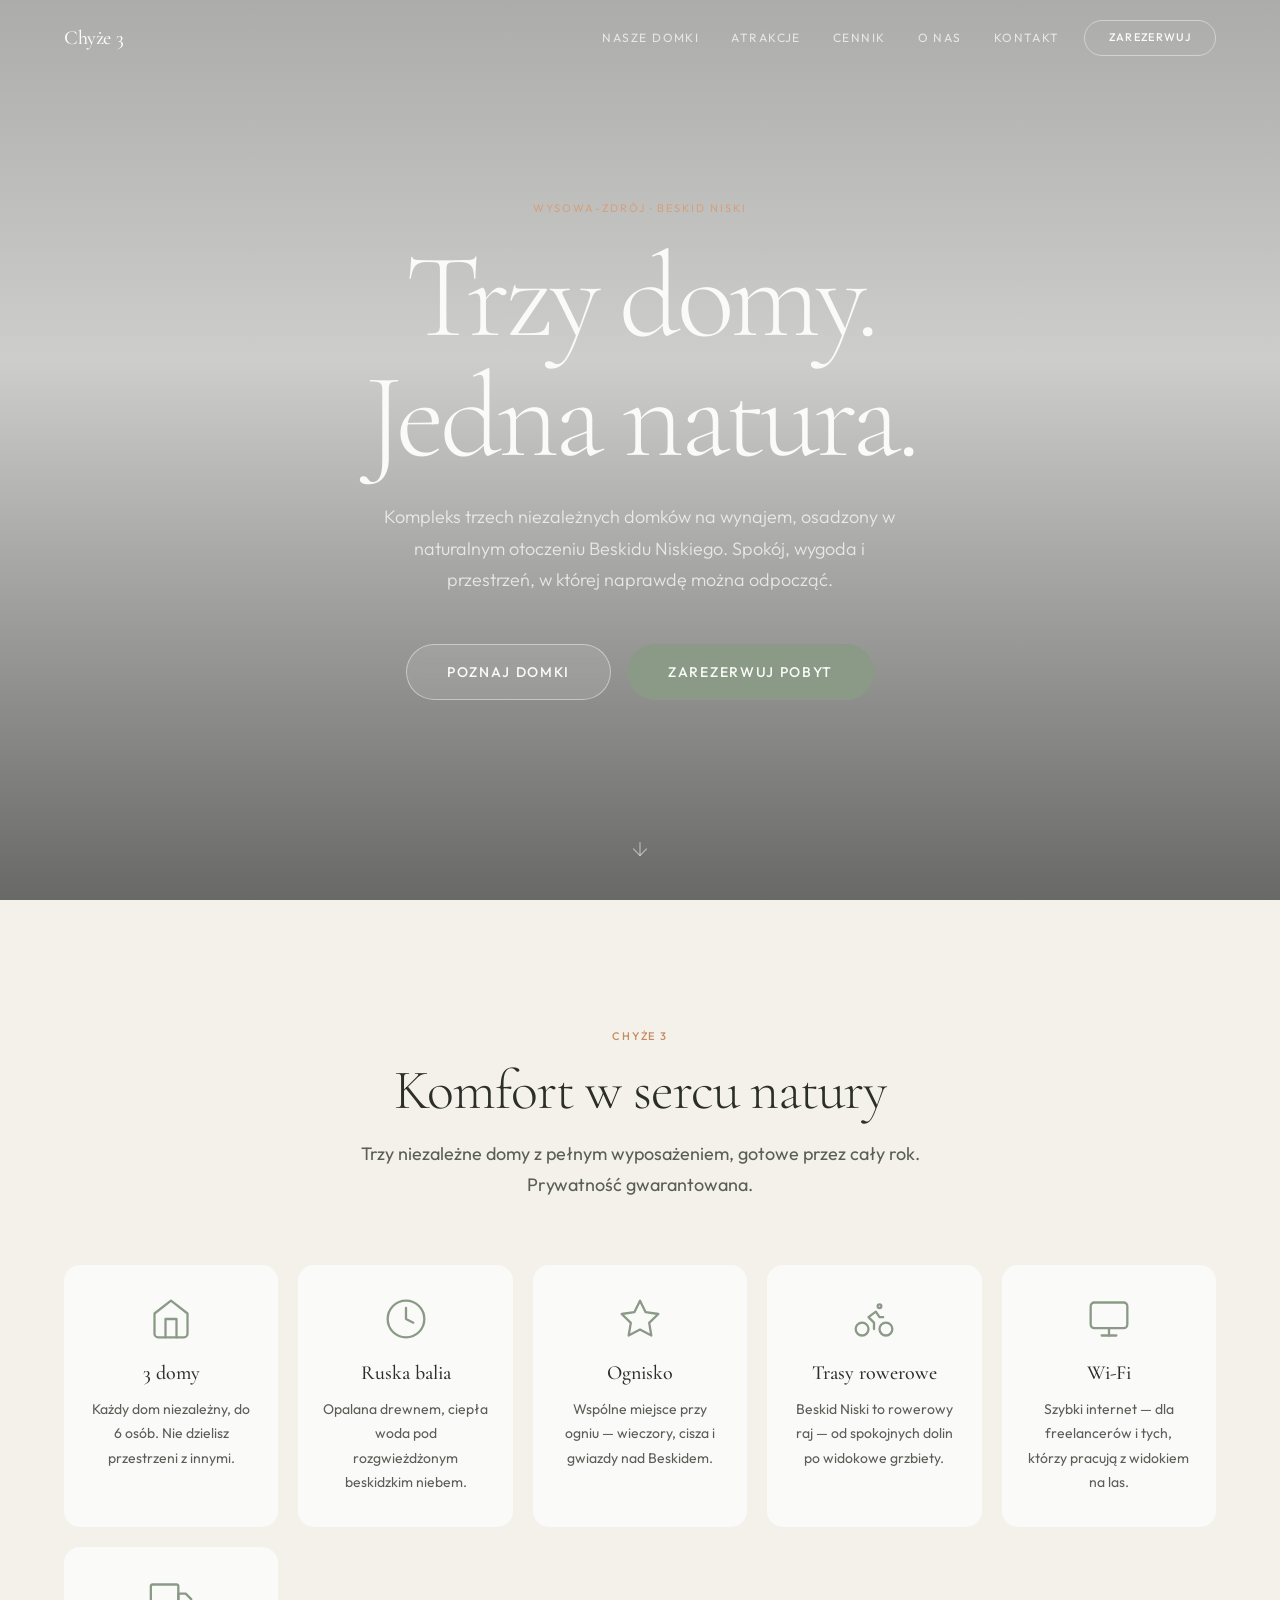
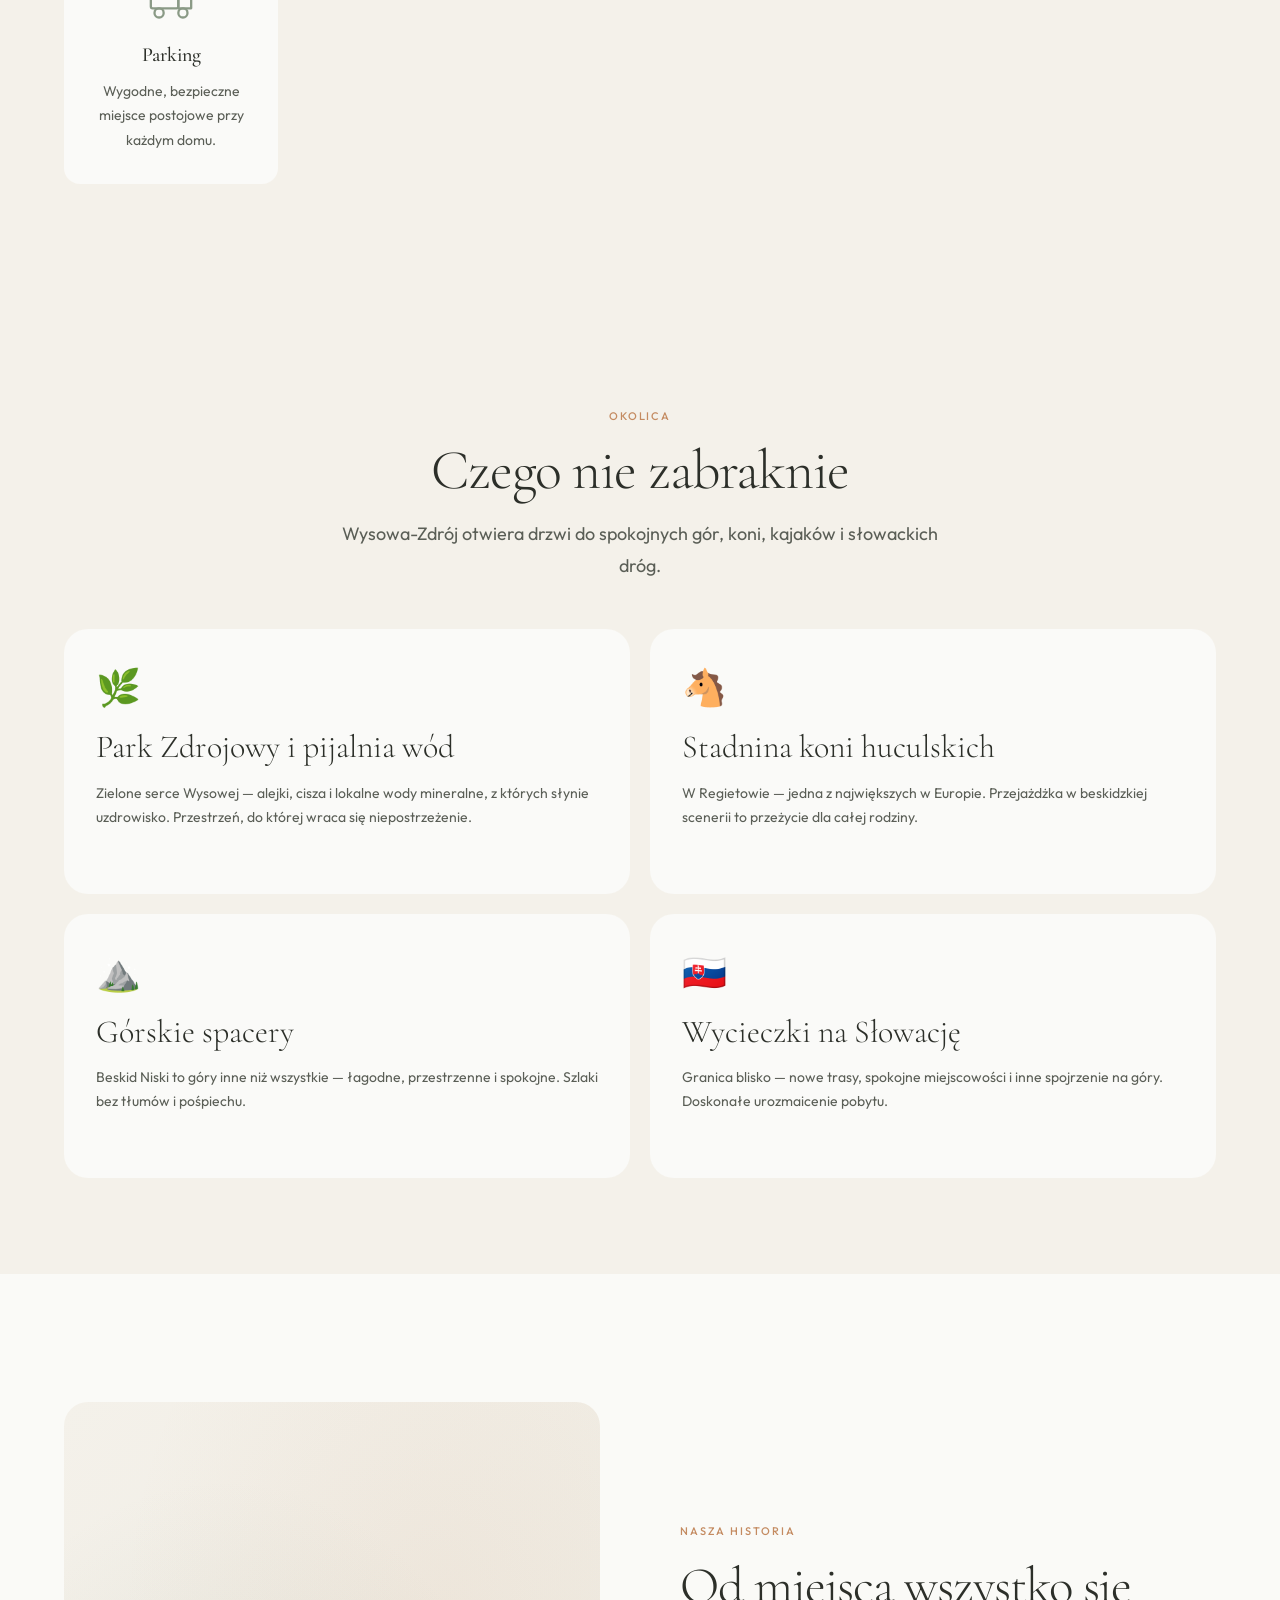
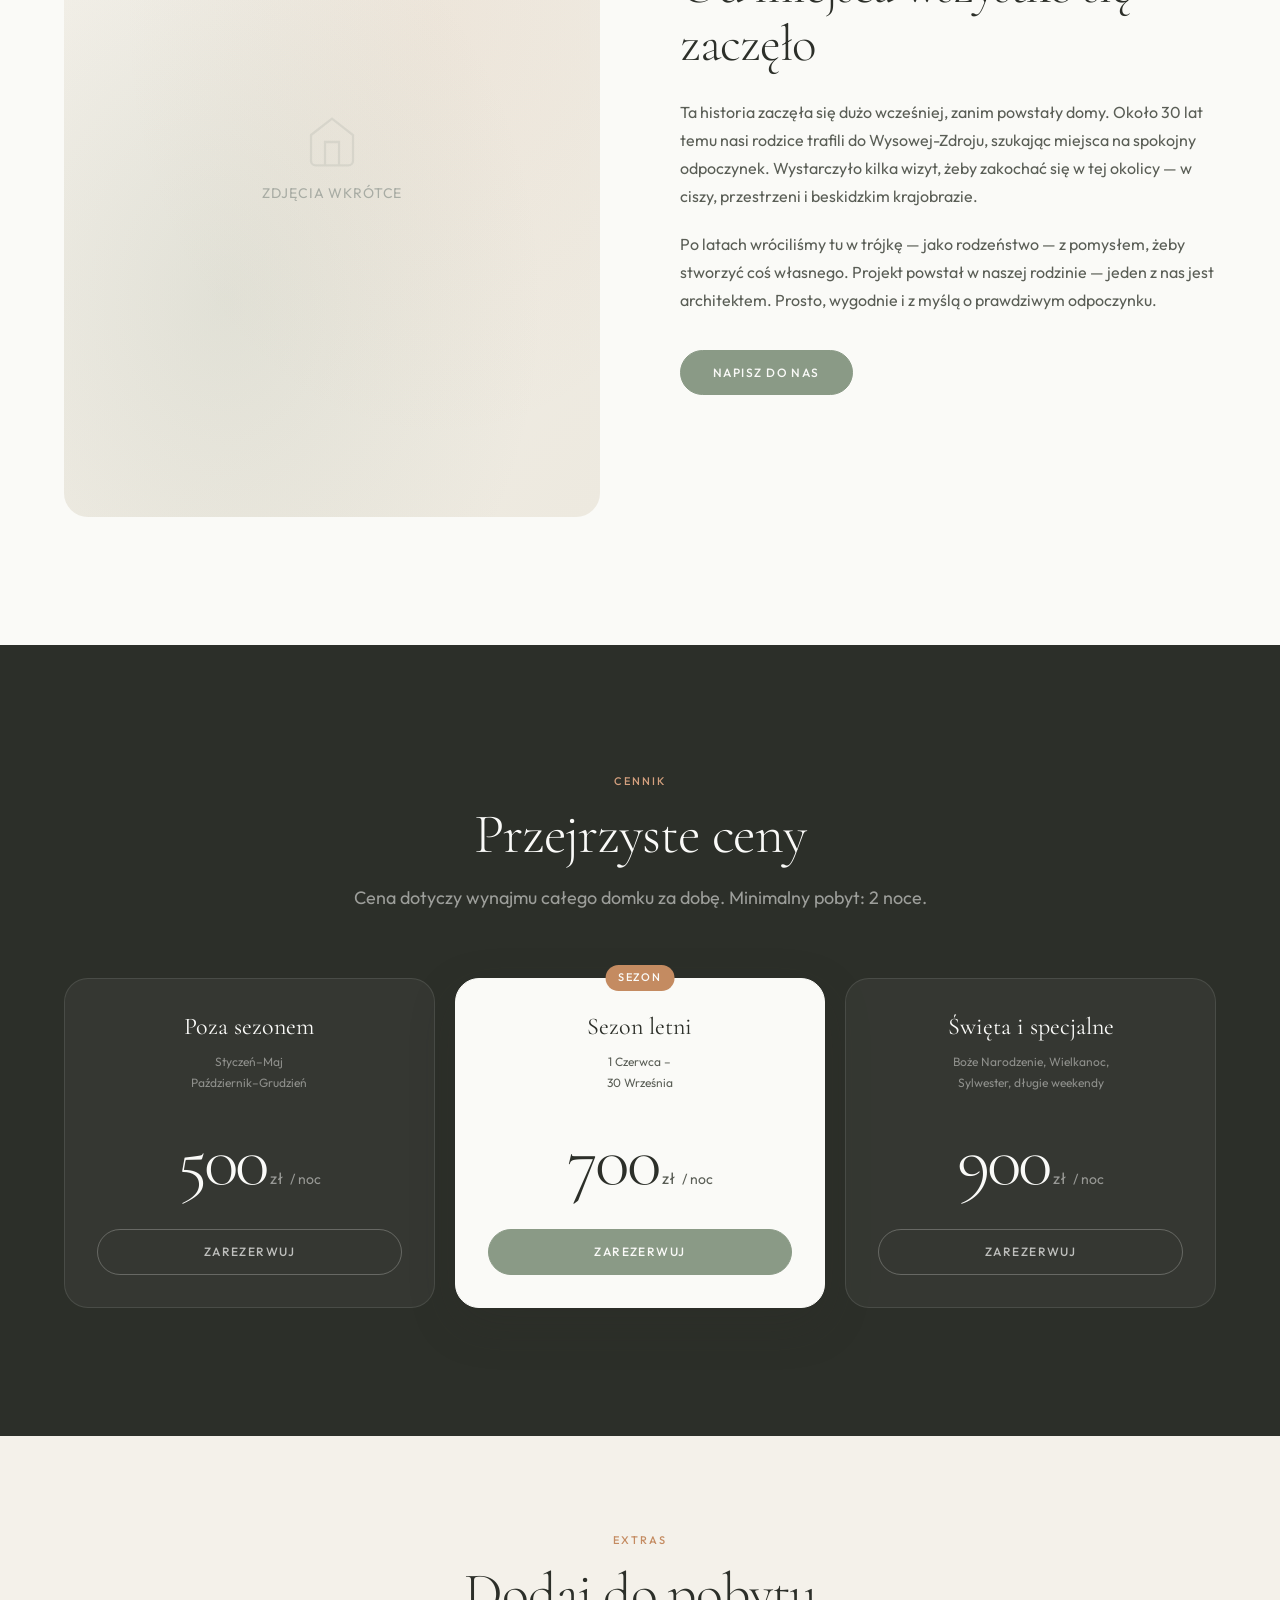
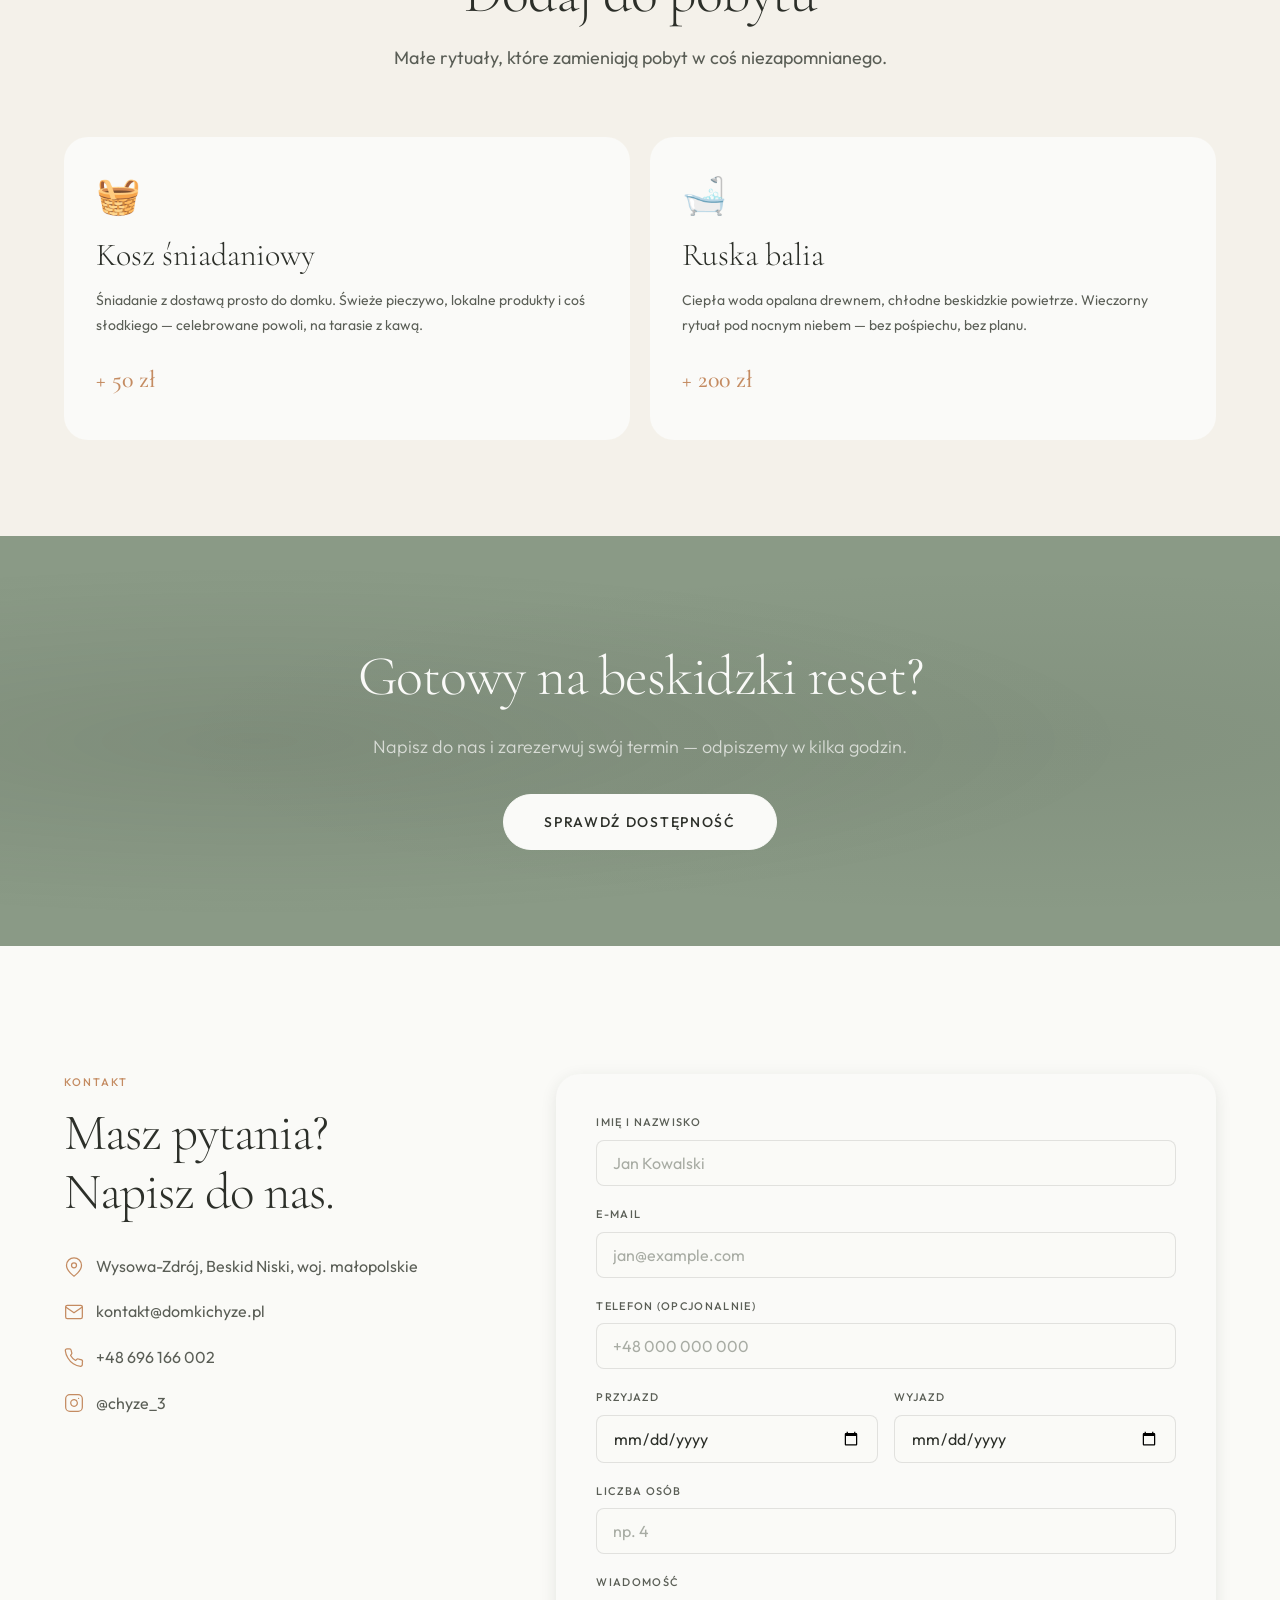
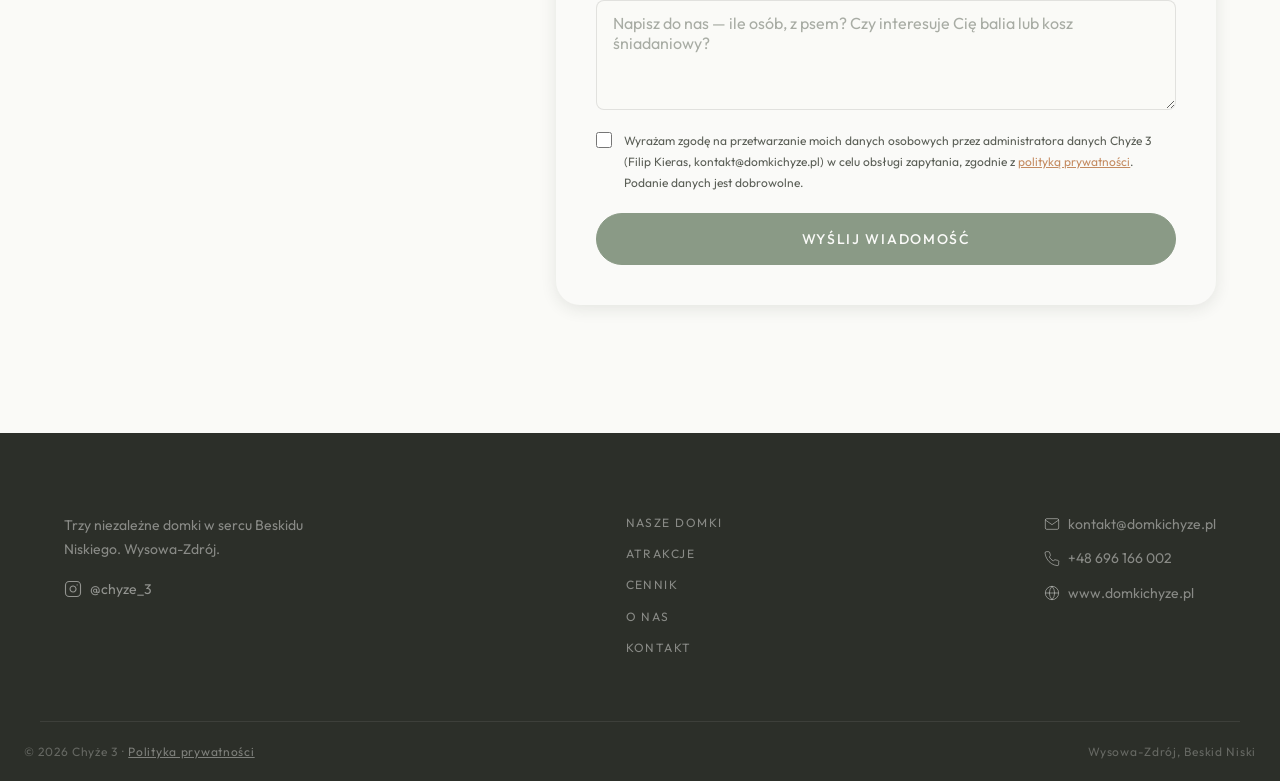
==== commit 7813fe1a: "fix: update year" ====
--- a/version1/index.html
+++ b/version1/index.html
@@ -477,7 +477,7 @@
     </div>
 
     <div class="footer__bottom">
-      <p>© 2025 Chyże 3 · <a href="#">Polityka prywatności</a></p>
+      <p>© 2026 Chyże 3 · <a href="#">Polityka prywatności</a></p>
       <p>Wysowa-Zdrój, Beskid Niski</p>
     </div>
   </footer>
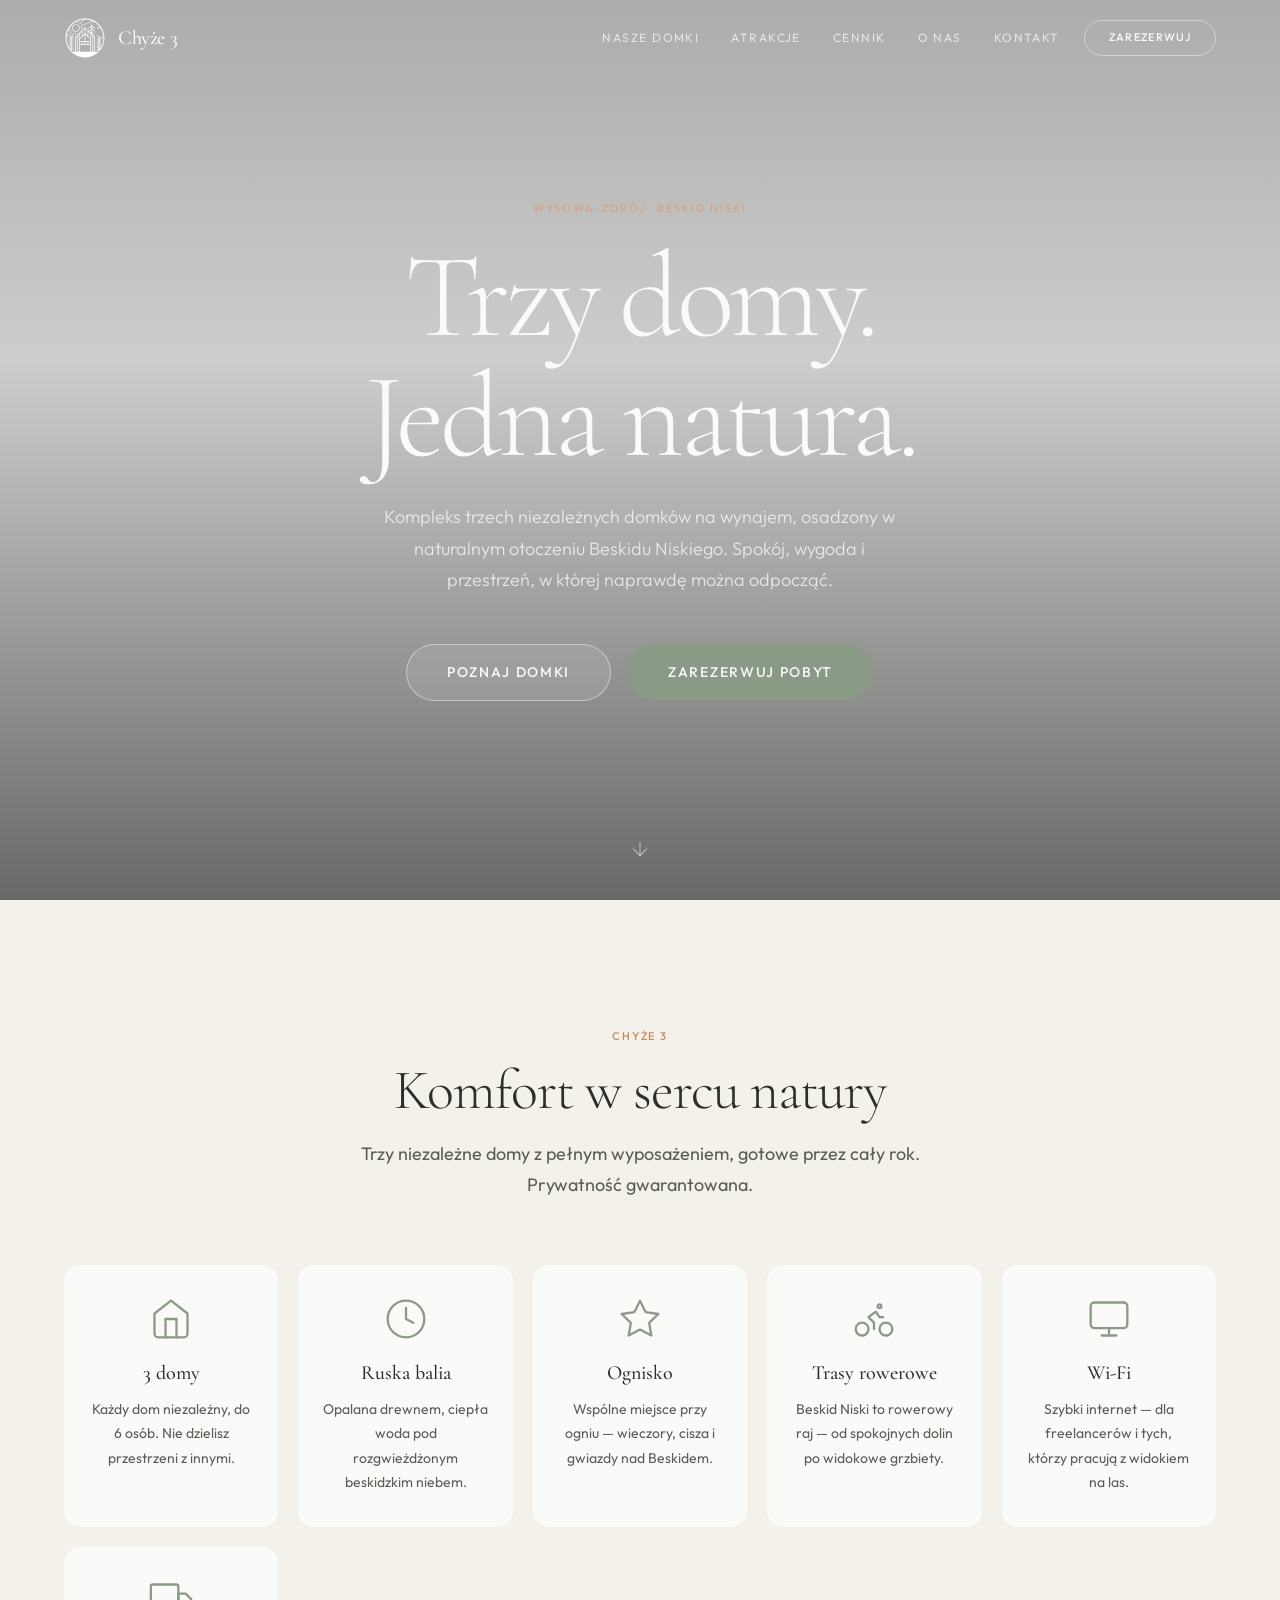
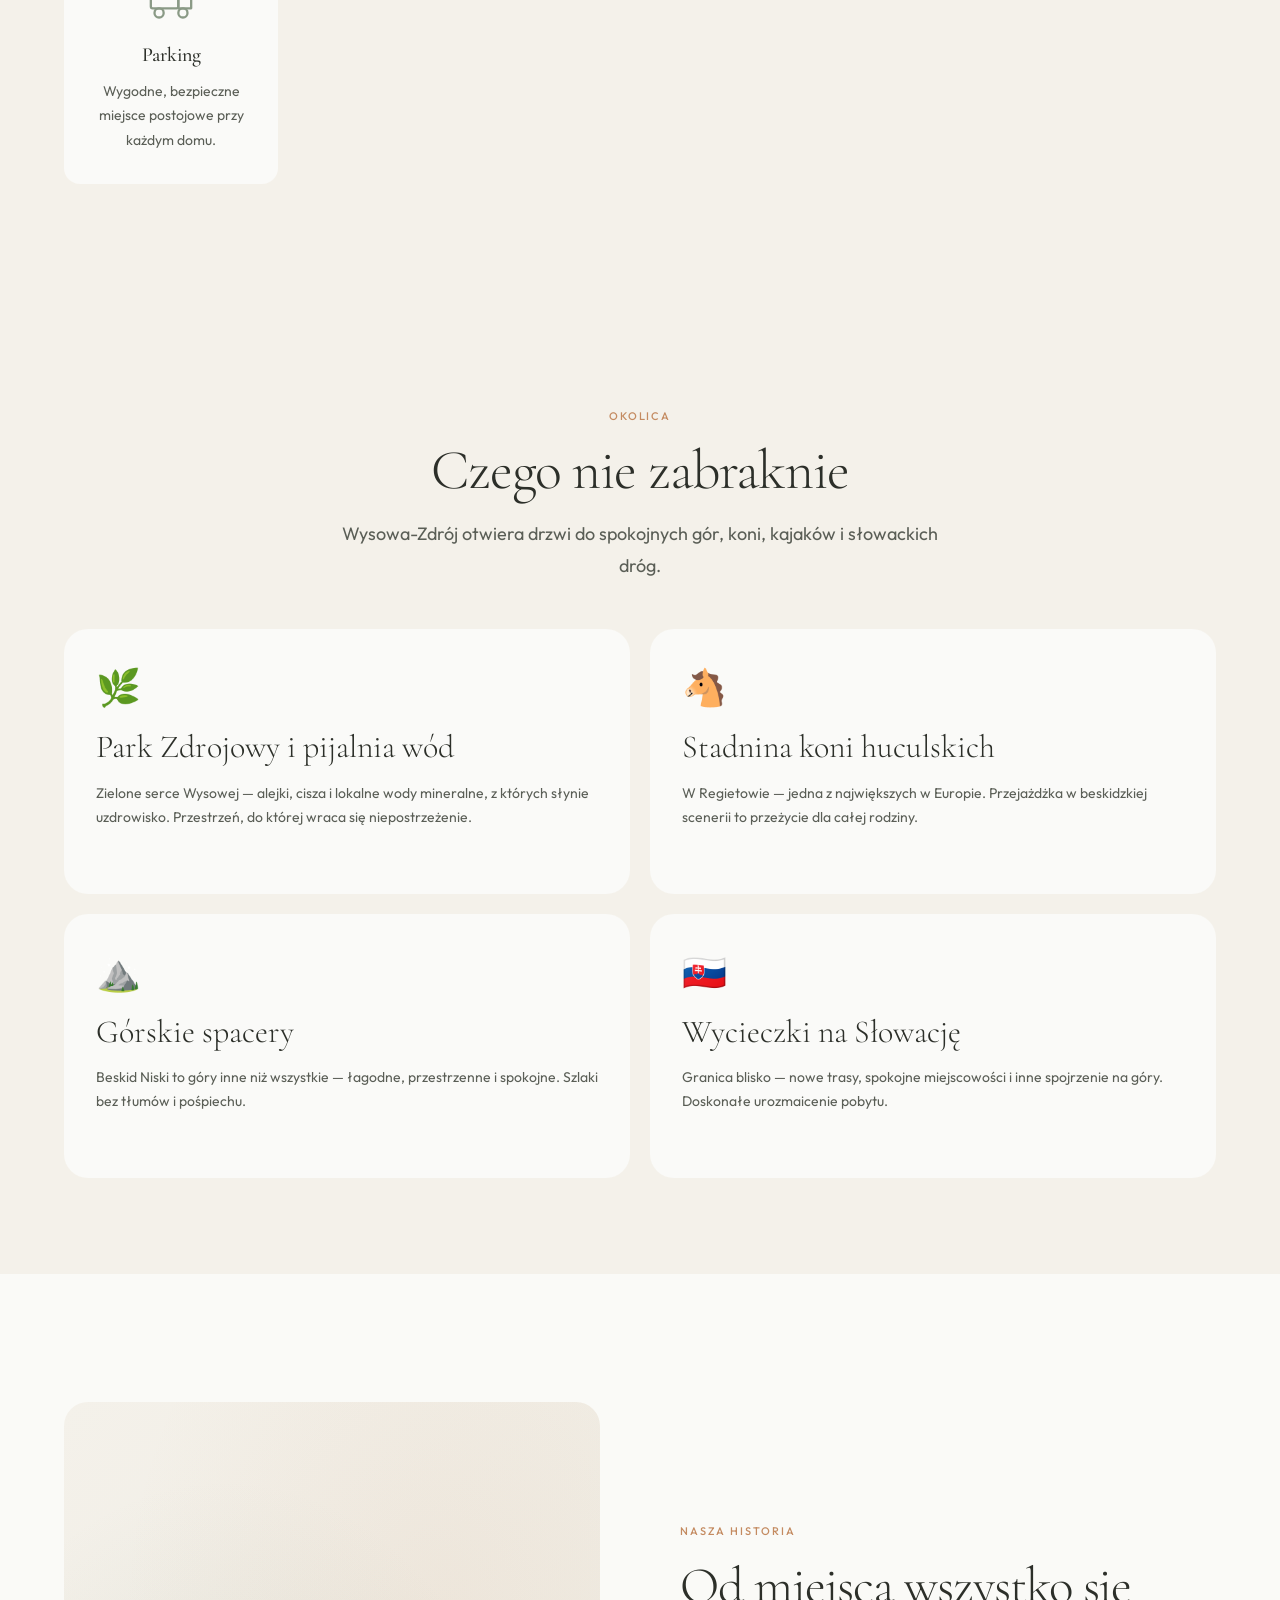
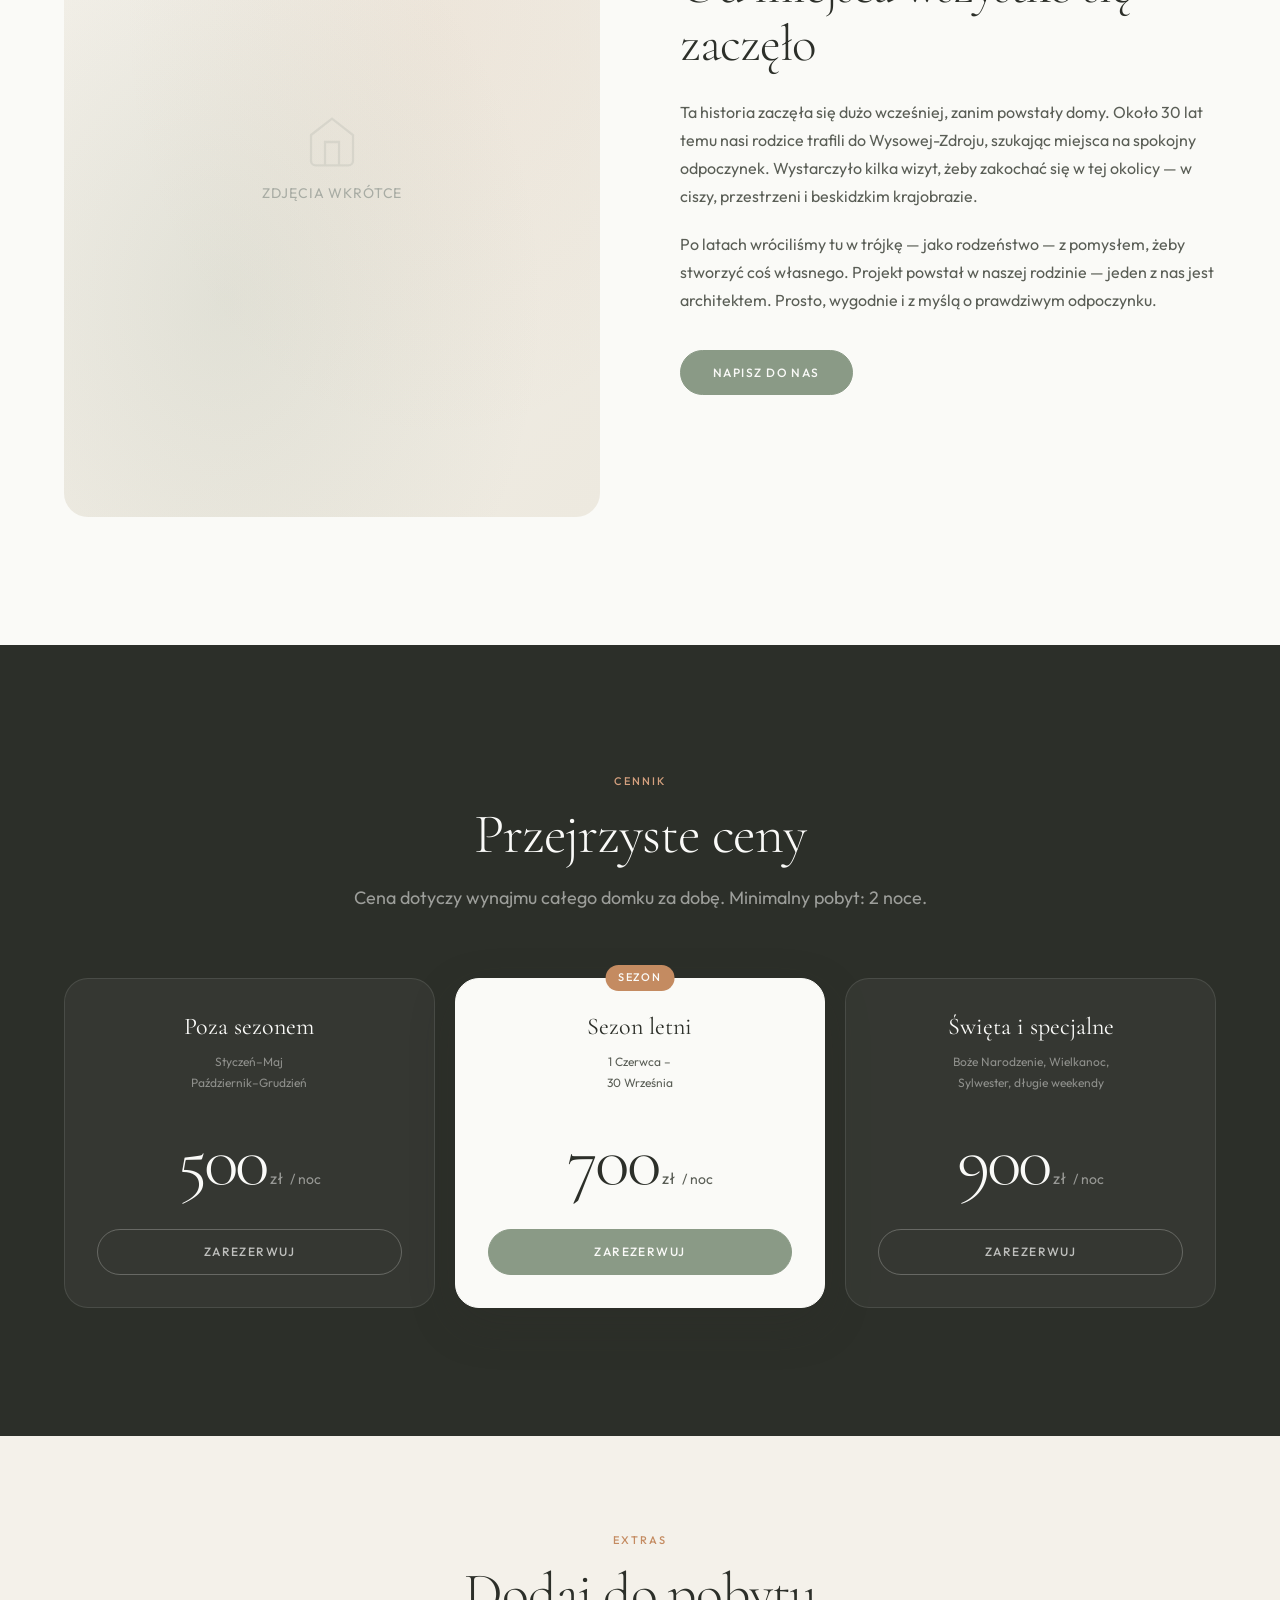
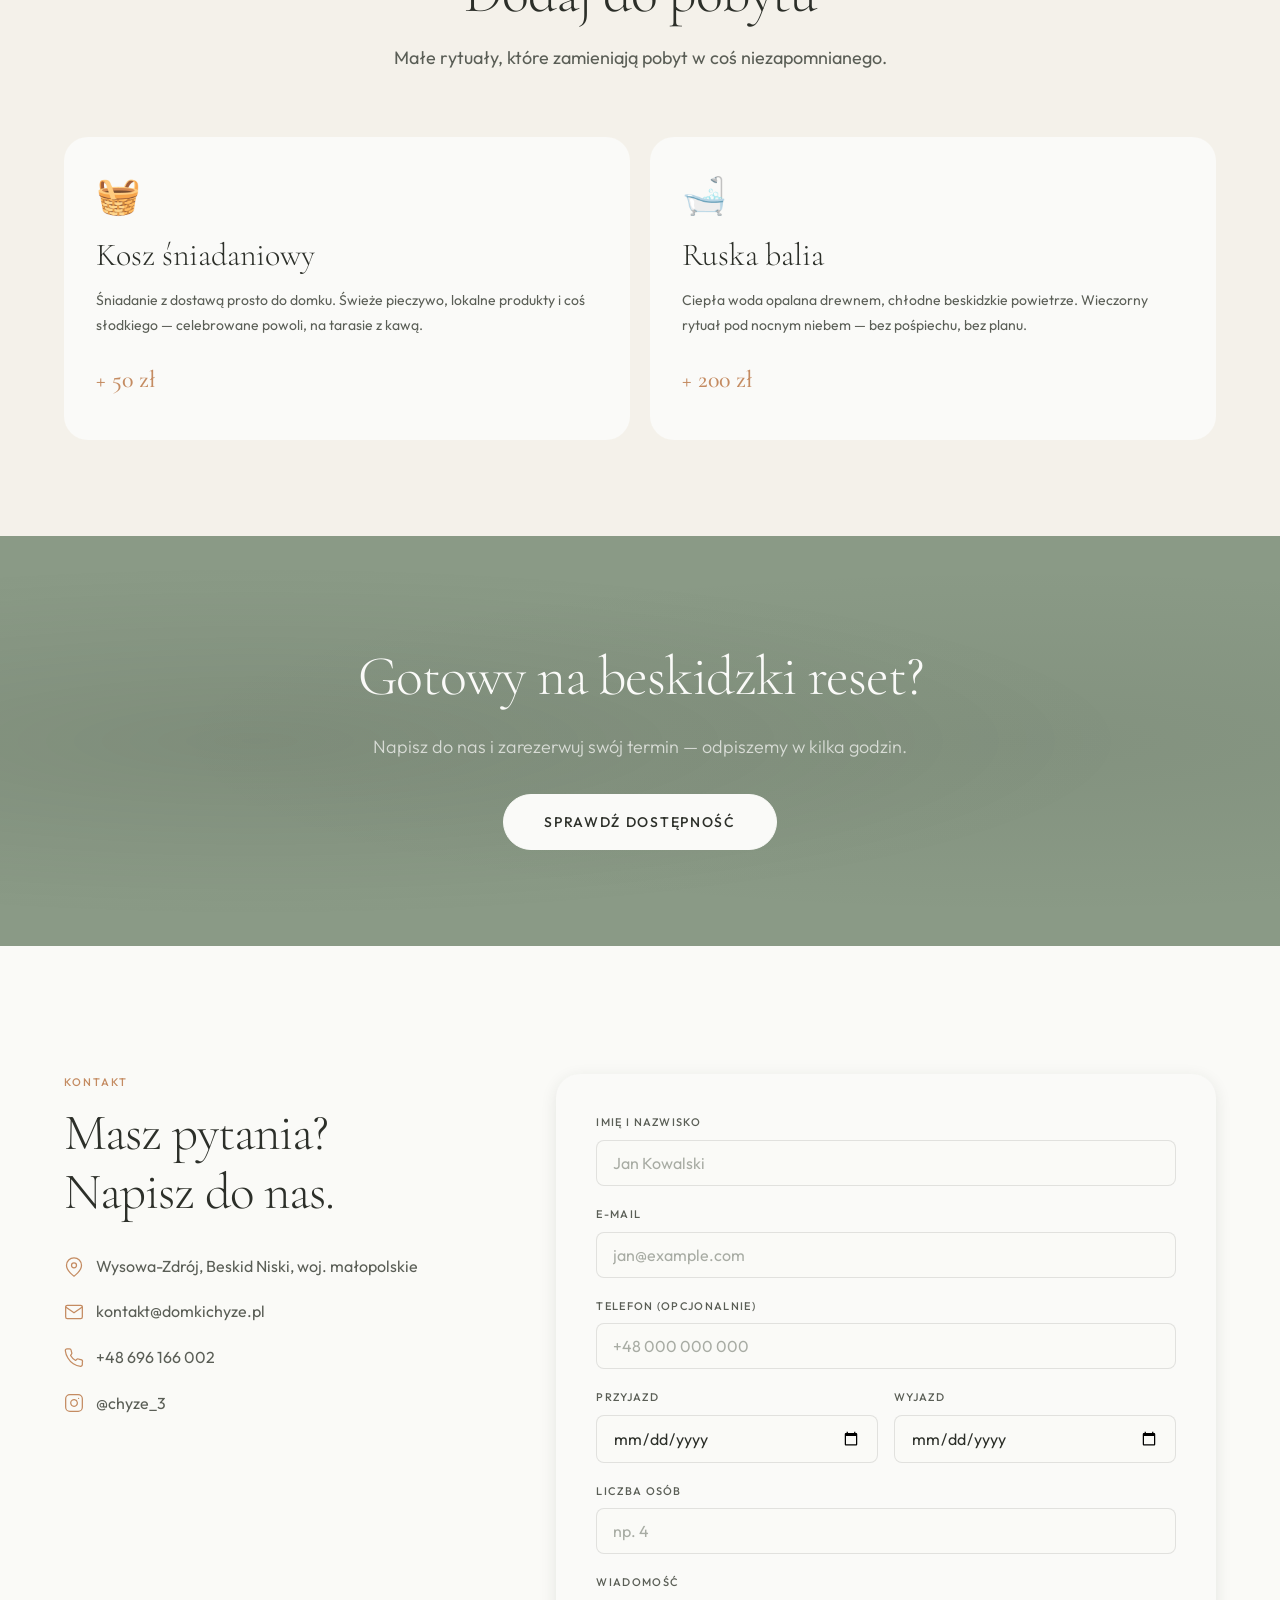
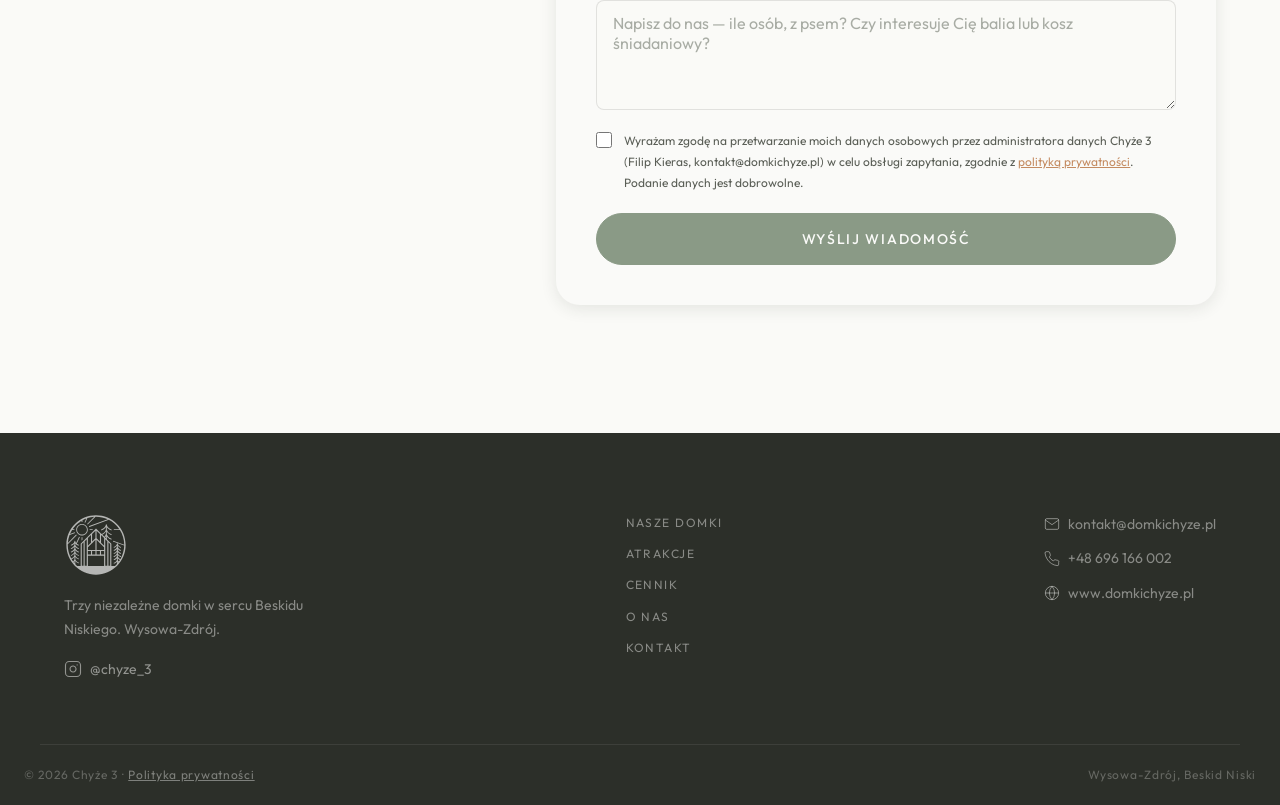
==== commit a0ebeee4: "Add logo, hero video; update all 3 versions" ====
--- a/version1/index.html
+++ b/version1/index.html
@@ -28,7 +28,7 @@
     <div class="nav__container">
 
       <a href="#top" class="nav__logo">
-        <img src="logo.png" alt="Chyże 3 logo" class="nav__logo-img" onerror="this.style.display='none'">
+        <img src="../assets/logo-sygnet.svg" alt="Chyże 3 logo" class="nav__logo-img">
         <span class="nav__logo-text">Chyże 3</span>
       </a>
 
@@ -56,7 +56,11 @@
        HERO
   ════════════════════════════════════════ -->
   <section class="hero" id="top" aria-label="Baner główny">
-    <div class="hero__bg" role="img" aria-label="Beskidzki las o świcie"></div>
+    <div class="hero__bg" role="img" aria-label="Chyże 3 – domki w Beskidzie Niskim">
+      <video autoplay muted loop playsinline>
+        <source src="../assets/hero.mp4" type="video/mp4">
+      </video>
+    </div>
     <div class="hero__content">
       <p class="hero__eyebrow">Wysowa-Zdrój · Beskid Niski</p>
       <h1 class="hero__title">Trzy domy.<br>Jedna natura.</h1>
@@ -430,7 +434,7 @@
     <div class="container footer__inner">
 
       <div class="footer__brand">
-        <img src="logo.png" alt="Chyże 3" class="footer__logo" onerror="this.style.display='none'">
+        <img src="../assets/logo-sygnet.svg" alt="Chyże 3" class="footer__logo">
         <p>Trzy niezależne domki w sercu Beskidu Niskiego. Wysowa-Zdrój.</p>
         <a href="https://www.instagram.com/chyze_3/" target="_blank" rel="noopener noreferrer" class="footer__instagram">
           <svg viewBox="0 0 24 24" fill="none" stroke="currentColor" stroke-width="1.5" stroke-linecap="round" stroke-linejoin="round" width="18" height="18">
--- a/version1/style.css
+++ b/version1/style.css
@@ -181,20 +181,36 @@
 .hero__bg {
   position: absolute;
   inset: 0;
-  background:
-    linear-gradient(
-      to bottom,
-      rgba(26, 28, 24, 0.35) 0%,
-      rgba(26, 28, 24, 0.20) 40%,
-      rgba(26, 28, 24, 0.65) 100%
-    ),
-    url('https://images.unsplash.com/photo-1448375240586-882707db888b?w=1800&q=85&auto=format')
-    center / cover no-repeat;
-  transform: scale(1.02);
+  overflow: hidden;
+  z-index: 0;
+}
+
+.hero__bg video {
+  position: absolute;
+  inset: 0;
+  width: 100%;
+  height: 100%;
+  object-fit: cover;
+  object-position: center;
+  transform: scale(1.03);
   transition: transform 8s ease-out;
 }
 
-.hero.loaded .hero__bg { transform: scale(1); }
+/* gradient overlay above video */
+.hero__bg::after {
+  content: '';
+  position: absolute;
+  inset: 0;
+  background: linear-gradient(
+    to bottom,
+    rgba(26, 28, 24, 0.35) 0%,
+    rgba(26, 28, 24, 0.20) 40%,
+    rgba(26, 28, 24, 0.65) 100%
+  );
+  z-index: 1;
+}
+
+.hero.loaded .hero__bg video { transform: scale(1); }
 
 .hero__content {
   position: relative;
@@ -755,11 +771,11 @@
 }
 
 .footer__logo {
-  height: 44px;
-  width: 44px;
+  height: 64px;
+  width: 64px;
   object-fit: contain;
   filter: brightness(0) invert(1);
-  opacity: 0.55;
+  opacity: 0.65;
 }
 
 .footer__brand p {
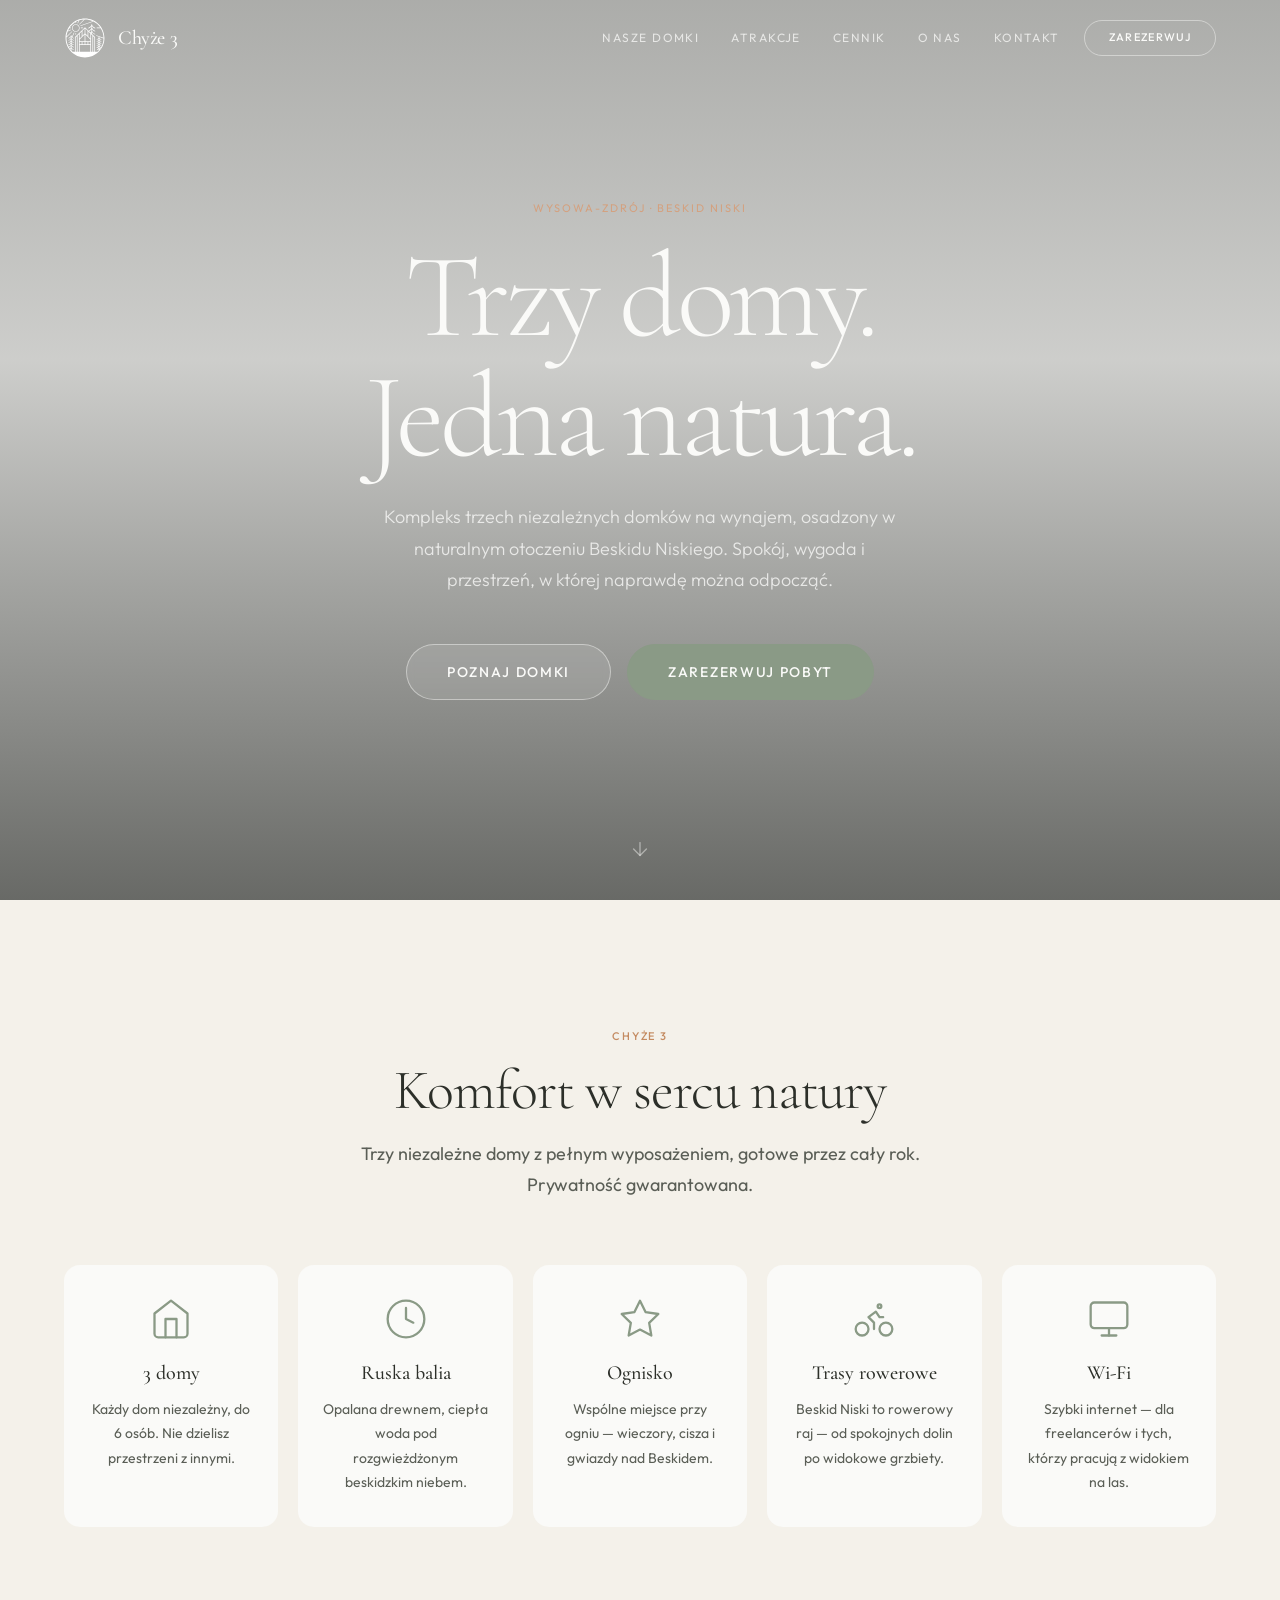
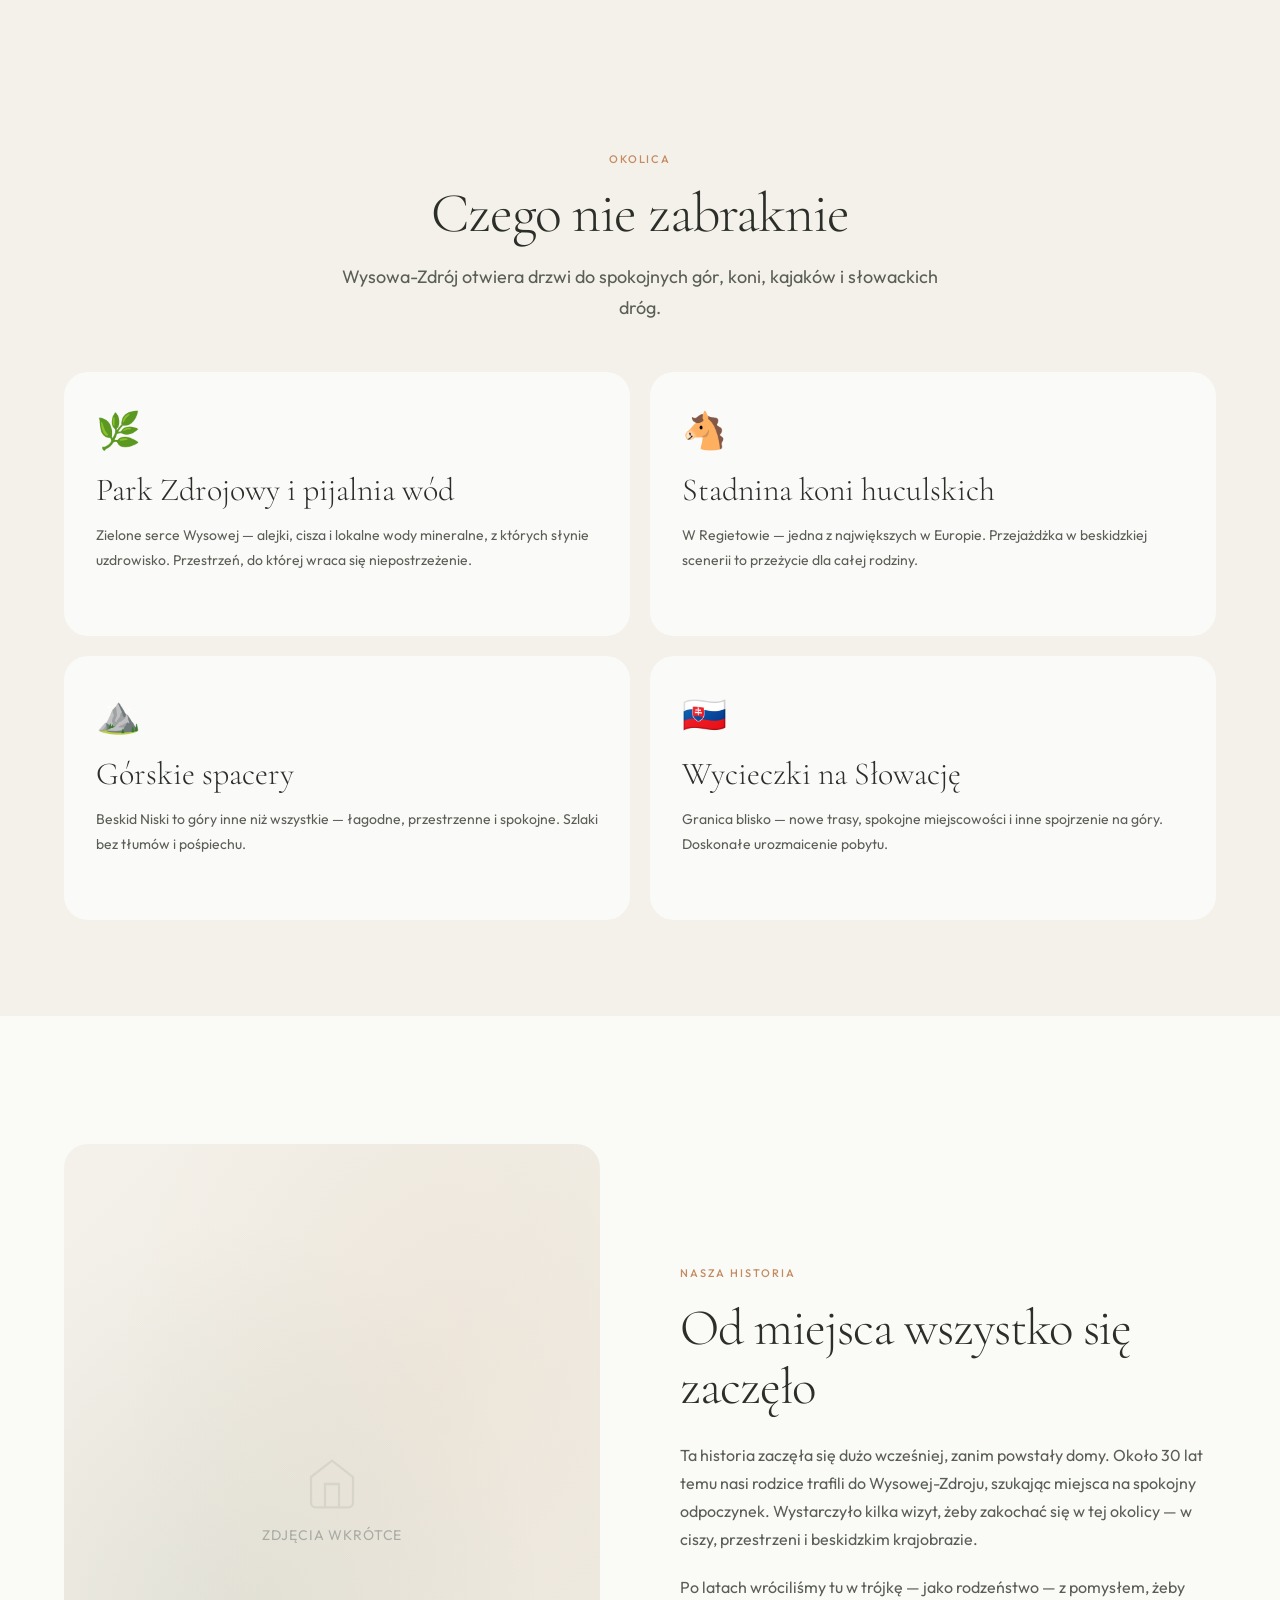
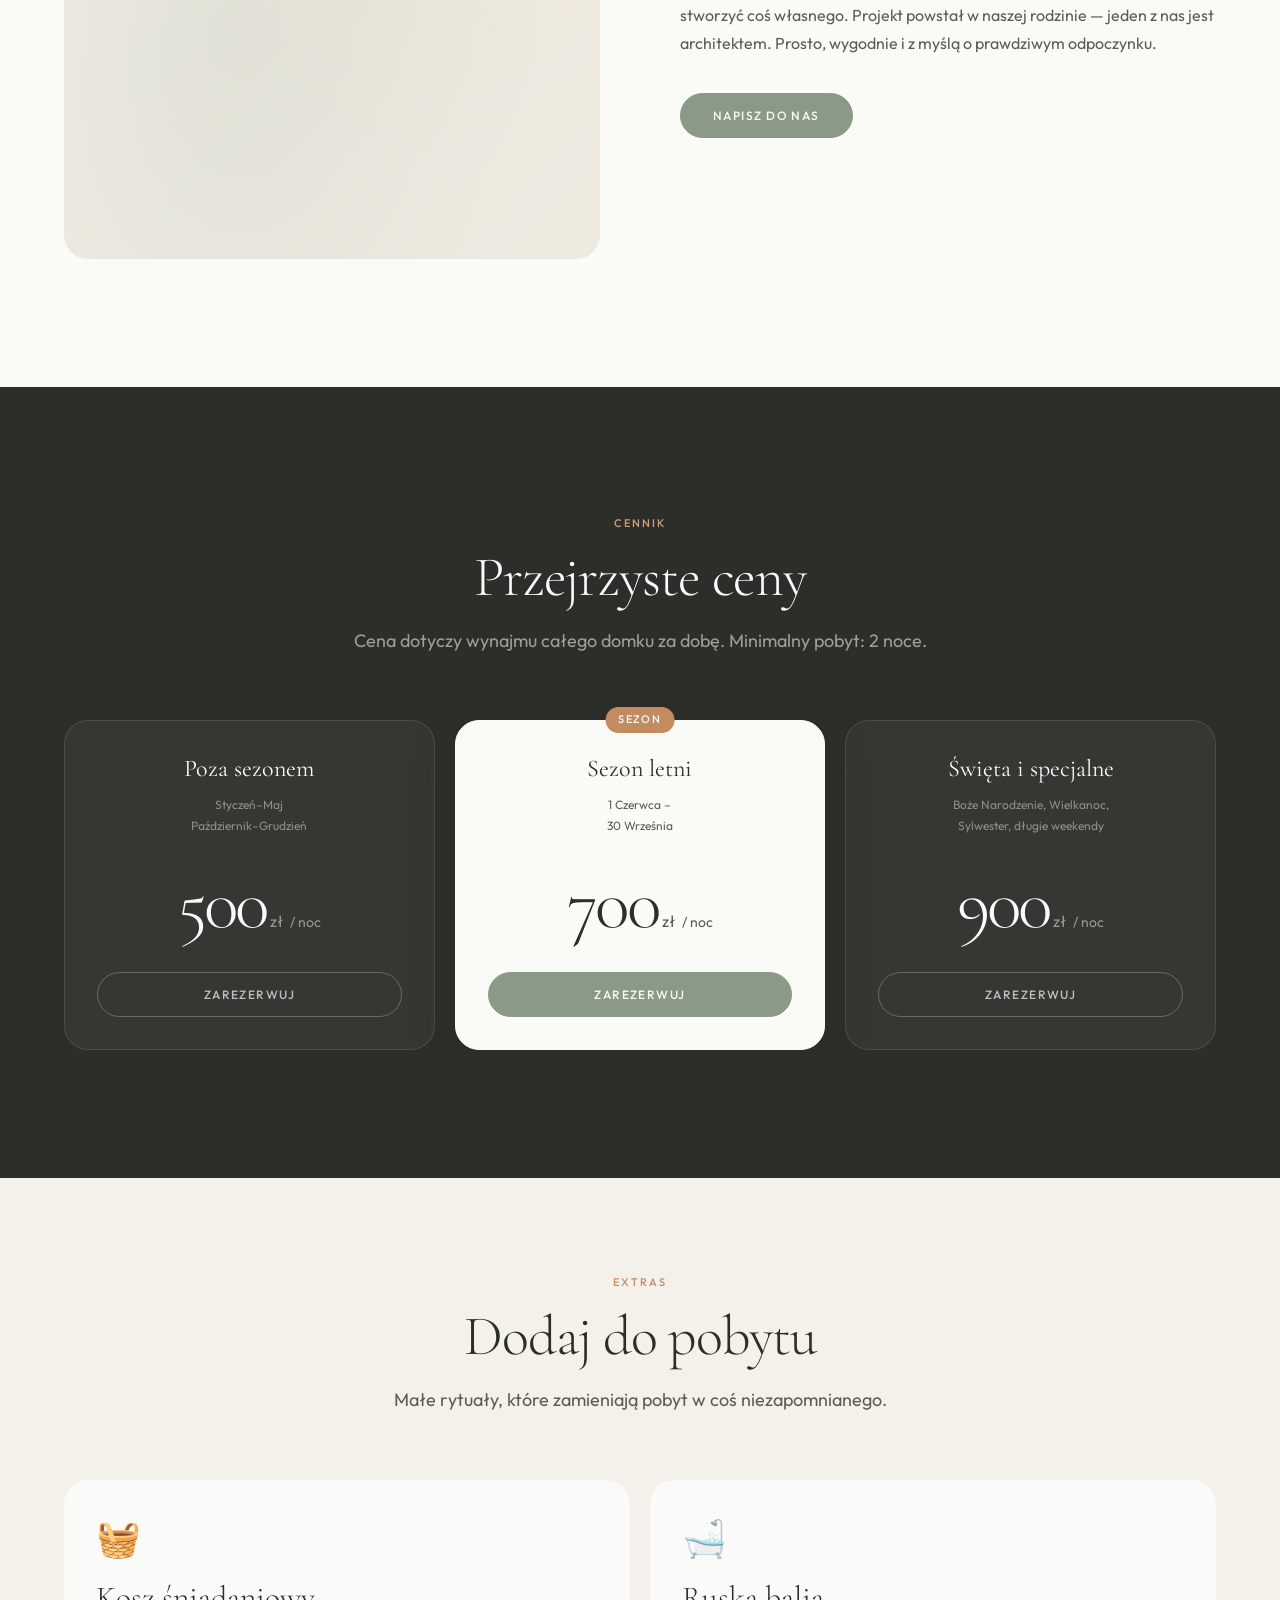
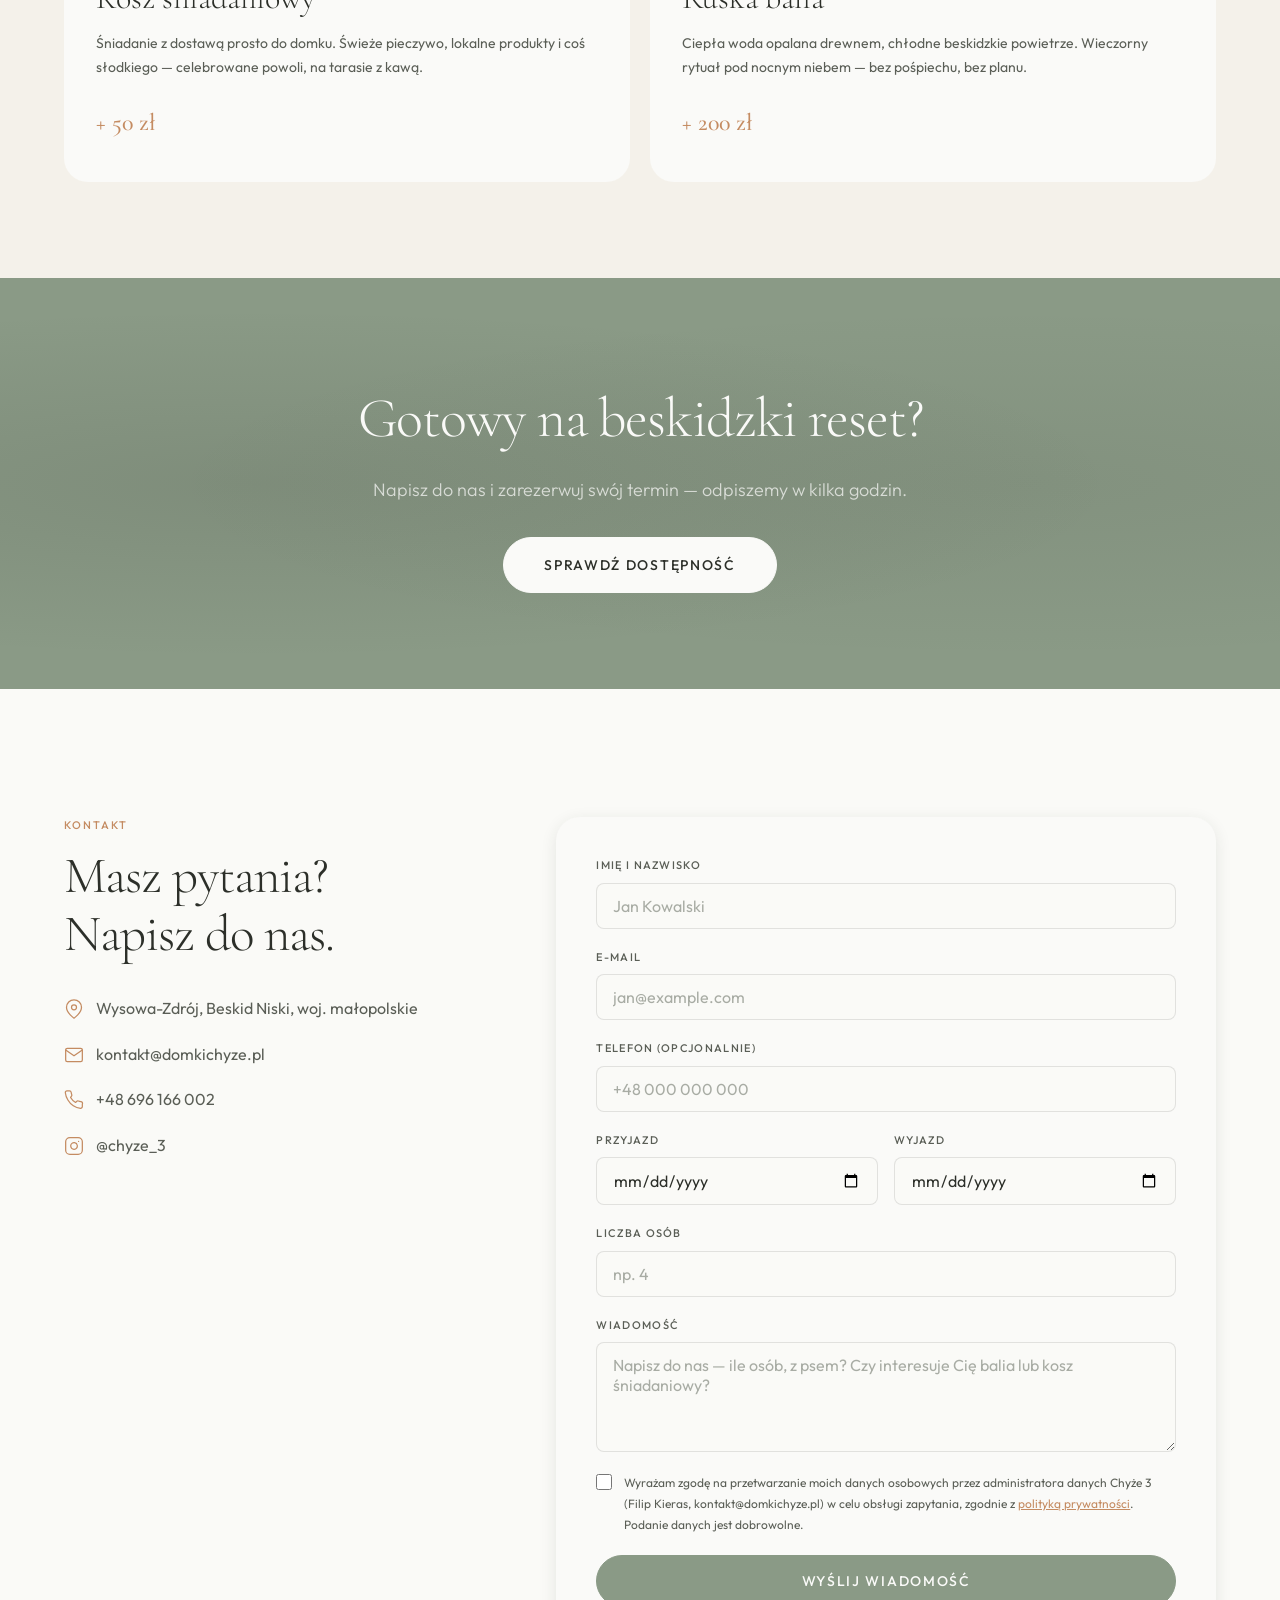
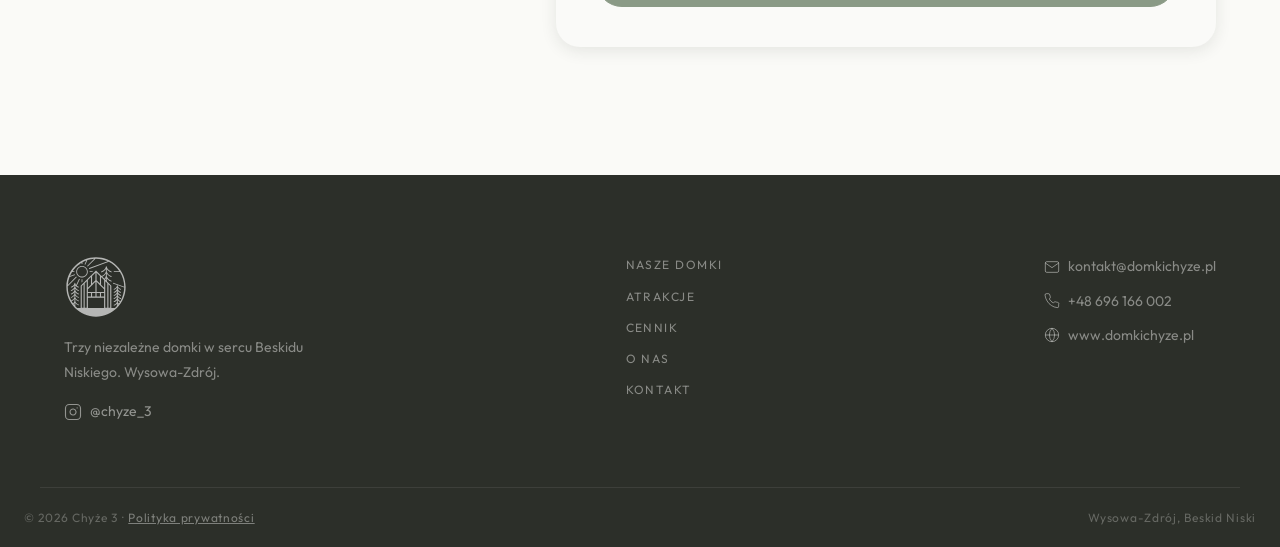
==== commit beadf7dc: "fix contrast" ====
--- a/version1/index.html
+++ b/version1/index.html
@@ -149,18 +149,6 @@
           <p>Szybki internet — dla freelancerów i tych, którzy pracują z widokiem na las.</p>
         </div>
 
-        <div class="feature-card animate animate--delay-3">
-          <div class="feature-card__icon">
-            <svg viewBox="0 0 24 24" fill="none" stroke="currentColor" stroke-width="1.25" stroke-linecap="round" stroke-linejoin="round">
-              <rect x="1" y="3" width="15" height="13" rx="1"/>
-              <path d="M16 8h4l3 3v5h-7V8z"/>
-              <circle cx="5.5" cy="18.5" r="2.5"/>
-              <circle cx="18.5" cy="18.5" r="2.5"/>
-            </svg>
-          </div>
-          <h3>Parking</h3>
-          <p>Wygodne, bezpieczne miejsce postojowe przy każdym domu.</p>
-        </div>
 
       </div>
     </div>
